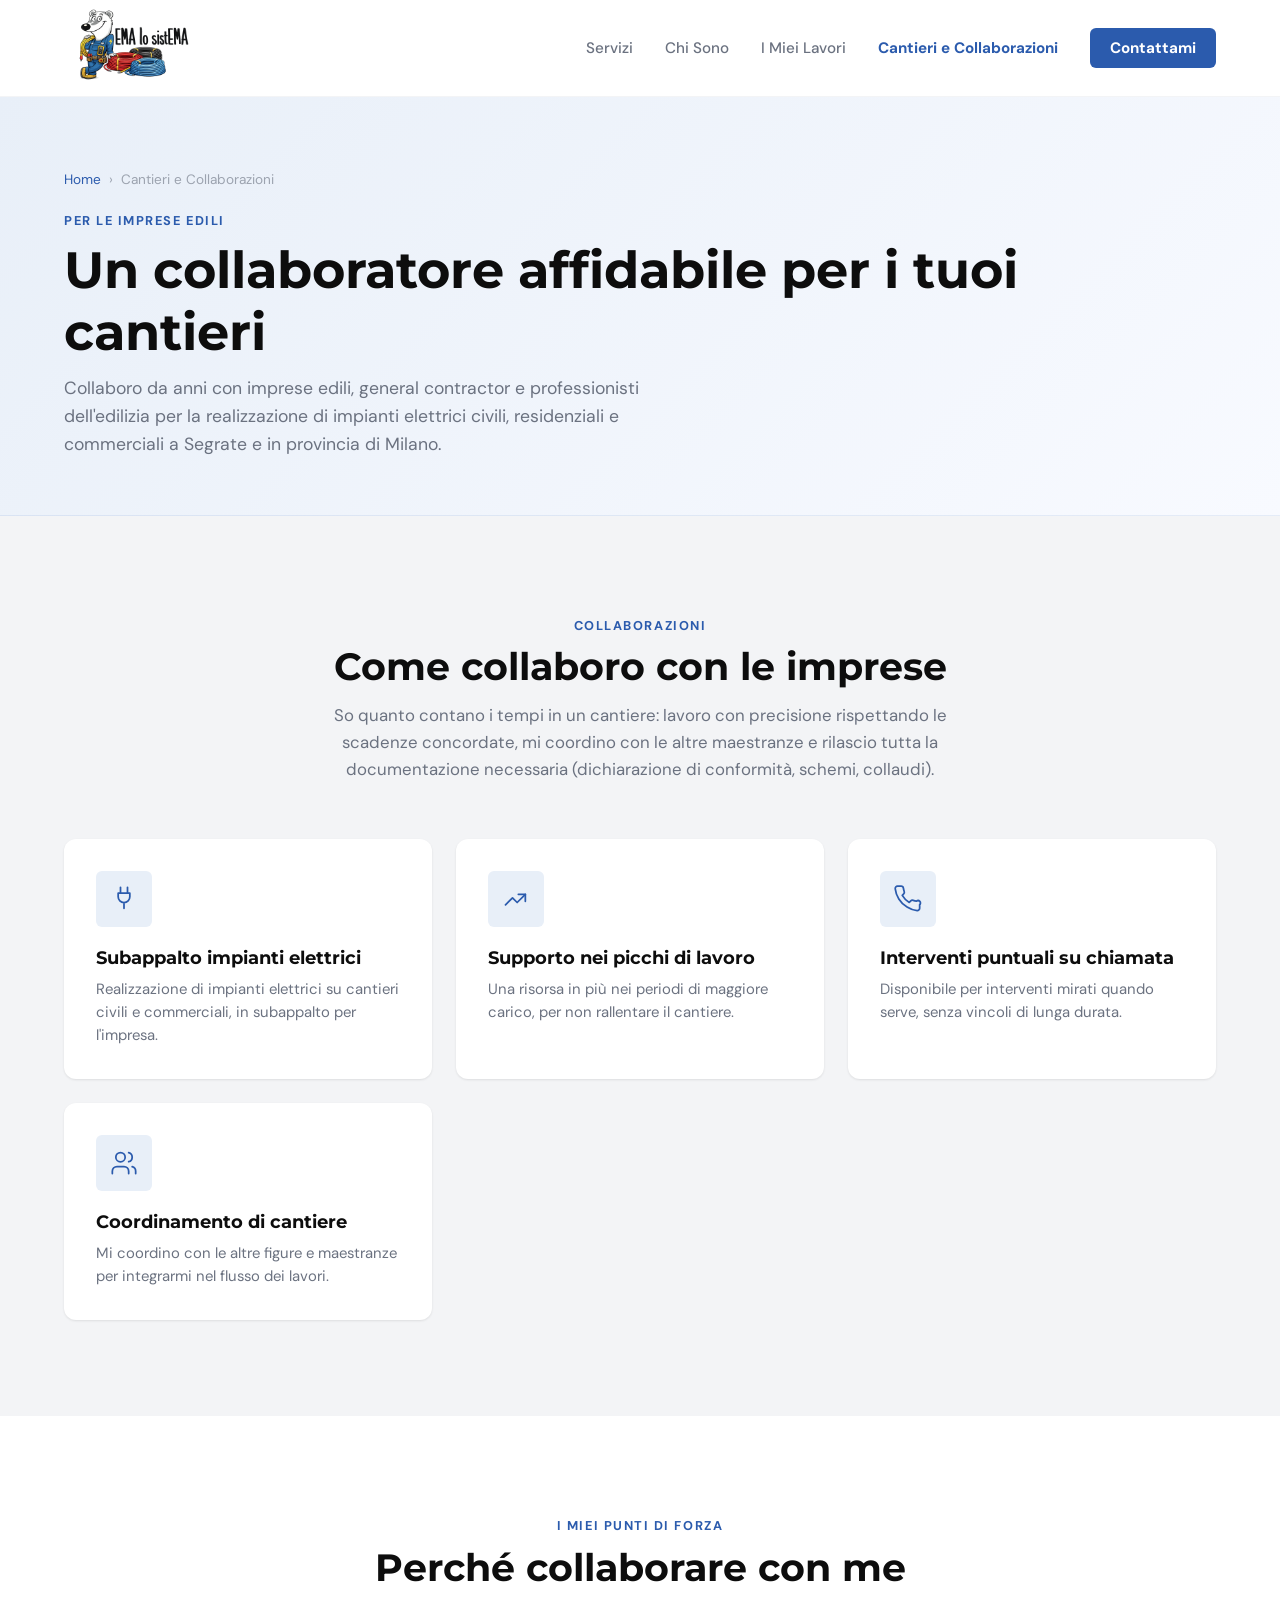
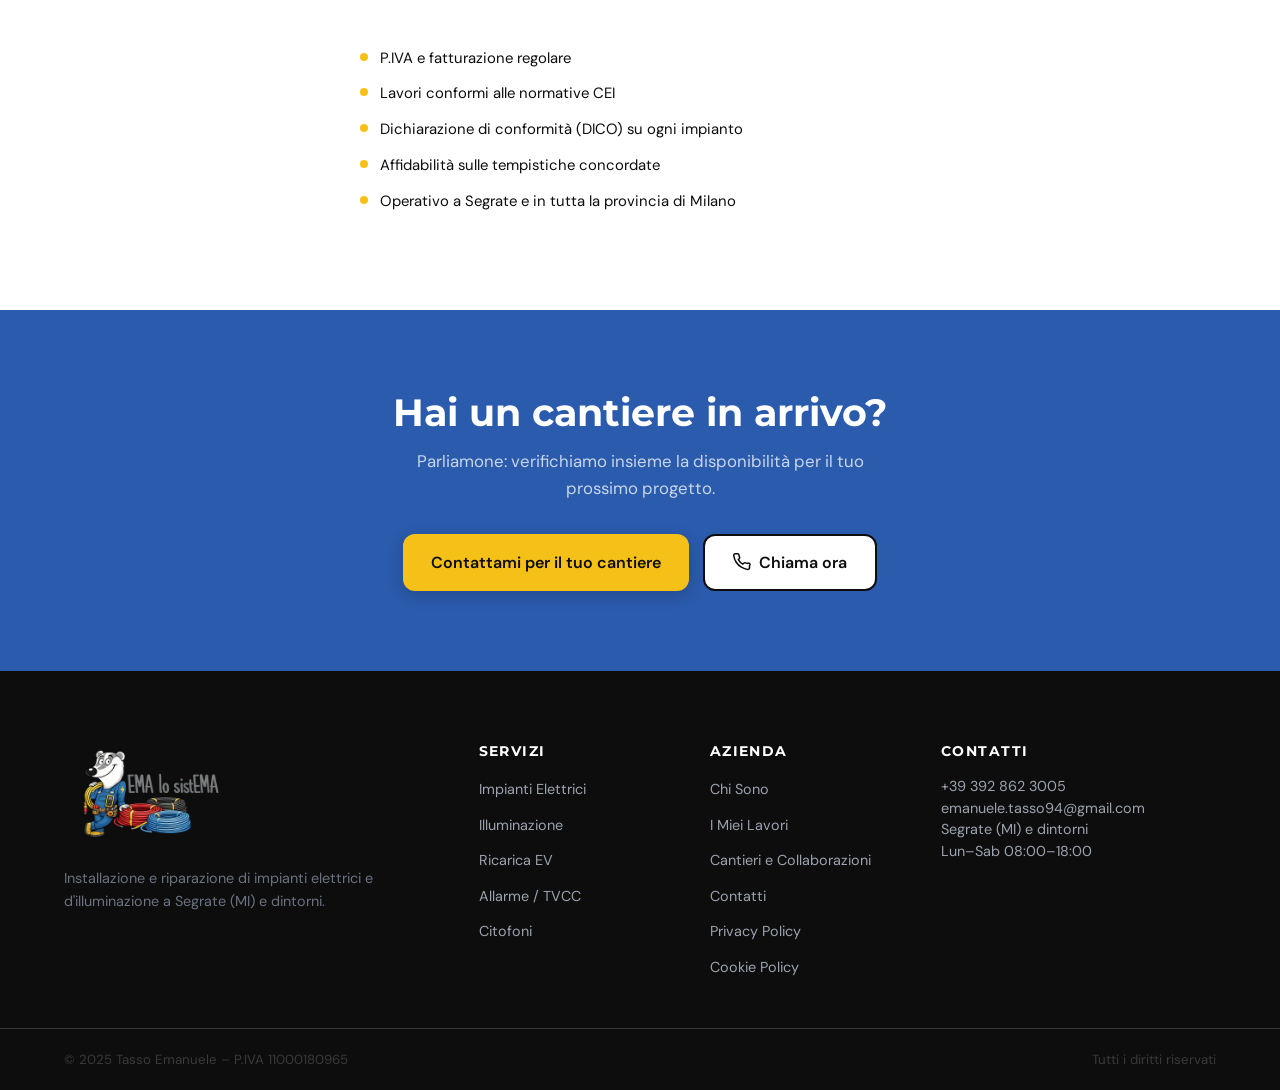
==== cantieri-collaborazioni.html @ 98654648 "Aggiungi area imprese edili, blocco home e FAQ B2B - Nuova pagina cantieri-collaborazioni.html (stil" ====
<!DOCTYPE html>
<html lang="it">
<head>
  <meta charset="UTF-8" />
  <meta name="viewport" content="width=device-width, initial-scale=1.0" />
  <meta name="description" content="Elettricista in collaborazione con imprese edili e general contractor a Segrate e provincia di Milano. Subappalto impianti elettrici civili e commerciali, P.IVA, DICO e rispetto delle tempistiche di cantiere." />
  <title>Cantieri e Collaborazioni – Ema Lo Sistema</title>
  <link rel="stylesheet" href="css/style.css" />
  <link rel="preconnect" href="https://fonts.googleapis.com" />
  <link rel="preconnect" href="https://fonts.gstatic.com" crossorigin />
  <link href="https://fonts.googleapis.com/css2?family=Montserrat:wght@700;800;900&family=DM+Sans:wght@400;500;600&display=swap" rel="stylesheet" />
</head>
<body>

  <!-- ===== HEADER ===== -->
  <header class="site-header" id="top">
    <div class="container header-inner">
      <a href="index.html" class="logo">
        <img src="images/logo.png" alt="Ema Lo Sistema" />
      </a>
      <nav class="main-nav" id="main-nav">
        <ul>
          <li><a href="servizi.html">Servizi</a></li>
          <li><a href="chi-siamo.html">Chi Sono</a></li>
          <li><a href="portfolio.html">I Miei Lavori</a></li>
          <li><a href="cantieri-collaborazioni.html" class="active">Cantieri e Collaborazioni</a></li>
          <li><a href="contatti.html" class="nav-cta">Contattami</a></li>
        </ul>
      </nav>
      <button class="burger" id="burger" aria-label="Menu" aria-expanded="false">
        <span></span><span></span><span></span>
      </button>
    </div>
  </header>

  <!-- ===== PAGE HERO ===== -->
  <section class="page-hero">
    <div class="container">
      <nav class="page-breadcrumb" aria-label="Breadcrumb">
        <a href="index.html">Home</a>
        <span class="sep">›</span>
        <span>Cantieri e Collaborazioni</span>
      </nav>
      <span class="section-label">Per le imprese edili</span>
      <h1>Un collaboratore affidabile per i tuoi cantieri</h1>
      <p>Collaboro da anni con imprese edili, general contractor e professionisti dell'edilizia per la realizzazione di impianti elettrici civili, residenziali e commerciali a Segrate e in provincia di Milano.</p>
    </div>
  </section>

  <!-- ===== COME COLLABORO ===== -->
  <section class="services">
    <div class="container">
      <div class="section-header">
        <span class="section-label">Collaborazioni</span>
        <h2>Come collaboro con le imprese</h2>
        <p>So quanto contano i tempi in un cantiere: lavoro con precisione rispettando le scadenze concordate, mi coordino con le altre maestranze e rilascio tutta la documentazione necessaria (dichiarazione di conformità, schemi, collaudi).</p>
      </div>
      <div class="services-grid">

        <div class="service-card">
          <div class="service-icon-wrap">
            <svg viewBox="0 0 24 24" fill="none" stroke="currentColor" stroke-width="1.5" stroke-linecap="round" stroke-linejoin="round"><path d="M9 2v5M15 2v5M7 7h10v3a5 5 0 0 1-10 0V7zM12 15v5"/></svg>
          </div>
          <h3>Subappalto impianti elettrici</h3>
          <p>Realizzazione di impianti elettrici su cantieri civili e commerciali, in subappalto per l'impresa.</p>
        </div>

        <div class="service-card">
          <div class="service-icon-wrap">
            <svg viewBox="0 0 24 24" fill="none" stroke="currentColor" stroke-width="1.5" stroke-linecap="round" stroke-linejoin="round"><path d="M3 17 9 11l4 4 7-7"/><path d="M14 8h6v6"/></svg>
          </div>
          <h3>Supporto nei picchi di lavoro</h3>
          <p>Una risorsa in più nei periodi di maggiore carico, per non rallentare il cantiere.</p>
        </div>

        <div class="service-card">
          <div class="service-icon-wrap">
            <svg viewBox="0 0 24 24" fill="none" stroke="currentColor" stroke-width="1.5" stroke-linecap="round" stroke-linejoin="round"><path d="M22 16.92v3a2 2 0 0 1-2.18 2 19.79 19.79 0 0 1-8.63-3.07A19.5 19.5 0 0 1 4.14 12 19.79 19.79 0 0 1 1.07 3.4 2 2 0 0 1 3.05 1h3a2 2 0 0 1 2 1.72c.127.96.361 1.903.7 2.81a2 2 0 0 1-.45 2.11L7.09 8.91a16 16 0 0 0 6 6l1.27-1.27a2 2 0 0 1 2.11-.45c.907.339 1.85.573 2.81.7A2 2 0 0 1 22 16.92z"/></svg>
          </div>
          <h3>Interventi puntuali su chiamata</h3>
          <p>Disponibile per interventi mirati quando serve, senza vincoli di lunga durata.</p>
        </div>

        <div class="service-card">
          <div class="service-icon-wrap">
            <svg viewBox="0 0 24 24" fill="none" stroke="currentColor" stroke-width="1.5" stroke-linecap="round" stroke-linejoin="round"><path d="M16 21v-2a4 4 0 0 0-4-4H6a4 4 0 0 0-4 4v2"/><circle cx="9" cy="7" r="4"/><path d="M22 21v-2a4 4 0 0 0-3-3.87M16 3.13a4 4 0 0 1 0 7.75"/></svg>
          </div>
          <h3>Coordinamento di cantiere</h3>
          <p>Mi coordino con le altre figure e maestranze per integrarmi nel flusso dei lavori.</p>
        </div>

      </div>
    </div>
  </section>

  <!-- ===== PERCHÉ COLLABORARE ===== -->
  <section class="why-collab">
    <div class="container">
      <div class="section-header">
        <span class="section-label">I miei punti di forza</span>
        <h2>Perché collaborare con me</h2>
      </div>
      <ul class="about-certs why-collab-list">
        <li><span class="cert-dot"></span>P.IVA e fatturazione regolare</li>
        <li><span class="cert-dot"></span>Lavori conformi alle normative CEI</li>
        <li><span class="cert-dot"></span>Dichiarazione di conformità (DICO) su ogni impianto</li>
        <li><span class="cert-dot"></span>Affidabilità sulle tempistiche concordate</li>
        <li><span class="cert-dot"></span>Operativo a Segrate e in tutta la provincia di Milano</li>
      </ul>
    </div>
  </section>

  <!-- ===== CTA STRIP ===== -->
  <section class="cta-strip">
    <div class="container">
      <h2>Hai un cantiere in arrivo?</h2>
      <p>Parliamone: verifichiamo insieme la disponibilità per il tuo prossimo progetto.</p>
      <div class="cta-strip-actions">
        <a href="contatti.html" class="btn btn-primary">Contattami per il tuo cantiere</a>
        <a href="tel:+393928623005" class="btn btn-secondary">
          <svg viewBox="0 0 24 24" fill="none" stroke="currentColor" stroke-width="2"><path d="M22 16.92v3a2 2 0 0 1-2.18 2 19.79 19.79 0 0 1-8.63-3.07A19.5 19.5 0 0 1 4.14 12 19.79 19.79 0 0 1 1.07 3.4 2 2 0 0 1 3.05 1h3a2 2 0 0 1 2 1.72c.127.96.361 1.903.7 2.81a2 2 0 0 1-.45 2.11L7.09 8.91a16 16 0 0 0 6 6l1.27-1.27a2 2 0 0 1 2.11-.45c.907.339 1.85.573 2.81.7A2 2 0 0 1 22 16.92z"/></svg>
          Chiama ora
        </a>
      </div>
    </div>
  </section>

  <!-- ===== FOOTER ===== -->
  <footer class="site-footer">
    <div class="container footer-inner">
      <div class="footer-brand">
        <a href="index.html" class="logo">
          <img src="images/logo_footer.png" alt="Ema Lo Sistema" />
        </a>
        <p>Installazione e riparazione di impianti elettrici e d'illuminazione a Segrate (MI) e dintorni.</p>
      </div>
      <div class="footer-links">
        <h4>Servizi</h4>
        <ul>
          <li><a href="servizi.html">Impianti Elettrici</a></li>
          <li><a href="servizi.html">Illuminazione</a></li>
          <li><a href="servizi.html">Ricarica EV</a></li>
          <li><a href="servizi.html">Allarme / TVCC</a></li>
          <li><a href="servizi.html">Citofoni</a></li>
        </ul>
      </div>
      <div class="footer-links">
        <h4>Azienda</h4>
        <ul>
          <li><a href="chi-siamo.html">Chi Sono</a></li>
          <li><a href="portfolio.html">I Miei Lavori</a></li>
          <li><a href="cantieri-collaborazioni.html">Cantieri e Collaborazioni</a></li>
          <li><a href="contatti.html">Contatti</a></li>
          <li><a href="privacy.html">Privacy Policy</a></li>
          <li><a href="cookie.html">Cookie Policy</a></li>
        </ul>
      </div>
      <div class="footer-contact">
        <h4>Contatti</h4>
        <p><a href="tel:+393928623005">+39 392 862 3005</a></p>
        <p><a href="mailto:emanuele.tasso94@gmail.com">emanuele.tasso94@gmail.com</a></p>
        <p>Segrate (MI) e dintorni</p>
        <p>Lun–Sab 08:00–18:00</p>
      </div>
    </div>
    <div class="footer-bottom">
      <div class="container">
        <span>© 2025 Tasso Emanuele – P.IVA 11000180965</span>
        <span>Tutti i diritti riservati</span>
      </div>
    </div>
  </footer>

  <script src="js/main.js"></script>
</body>
</html>
---- css/style.css ----
/* =============================================
   EMA LO SISTEMA – Main Stylesheet
   ============================================= */

/* ---- Reset & Base ---- */
*, *::before, *::after { box-sizing: border-box; margin: 0; padding: 0; }

:root {
  /* Brand – Blu cobalto (tuta logo) */
  --blue: #2B5BAD;
  --blue-dark: #1A3E8A;
  --blue-light: #E8EFF8;
  --blue-mid: #3A6EC4;

  /* Accento – Giallo ambra (fulmine logo) */
  --yellow: #F5C118;
  --yellow-dark: #C9A000;
  --yellow-light: #FEF6D6;

  /* Neutri */
  --dark: #0D0D0D;
  --dark-800: #1A1A1A;
  --dark-700: #2A2A2A;
  --dark-600: #3A3A3A;
  --gray-500: #6B7280;
  --gray-400: #9CA3AF;
  --gray-100: #F3F4F6;
  --white: #FFFFFF;

  --radius-sm: 6px;
  --radius-md: 12px;
  --radius-lg: 20px;
  --shadow-sm: 0 1px 3px rgba(0,0,0,.06), 0 1px 2px rgba(0,0,0,.04);
  --shadow-md: 0 4px 16px rgba(0,0,0,.10);
  --shadow-lg: 0 10px 40px rgba(43,91,173,.18);
  --transition: 0.22s ease;
  --font: 'DM Sans', -apple-system, BlinkMacSystemFont, 'Segoe UI', sans-serif;
  --font-heading: 'Montserrat', -apple-system, BlinkMacSystemFont, sans-serif;
  --max-w: 1200px;
}

html { scroll-behavior: smooth; font-size: 16px; }

body {
  font-family: var(--font);
  color: var(--dark);
  background: var(--white);
  line-height: 1.6;
  -webkit-font-smoothing: antialiased;
}

h1, h2, h3, h4 {
  font-family: var(--font-heading);
}

a { color: inherit; text-decoration: none; }
img { max-width: 100%; display: block; }
ul { list-style: none; }

.container {
  max-width: var(--max-w);
  margin: 0 auto;
  padding: 0 24px;
}

/* ---- Typography ---- */
h1, h2, h3, h4 { line-height: 1.2; font-weight: 700; }
h1 { font-size: clamp(2rem, 5vw, 3.2rem); }
h2 { font-size: clamp(1.6rem, 4vw, 2.4rem); }
h3 { font-size: 1.2rem; }
p { color: var(--gray-500); }

/* ---- Buttons ---- */
.btn {
  display: inline-flex;
  align-items: center;
  gap: 8px;
  padding: 14px 28px;
  border-radius: var(--radius-md);
  font-weight: 600;
  font-size: 1rem;
  cursor: pointer;
  border: none;
  transition: transform var(--transition), box-shadow var(--transition), background var(--transition);
  white-space: nowrap;
}
.btn svg { width: 18px; height: 18px; flex-shrink: 0; }

.btn-primary {
  background: var(--blue);
  color: var(--white);
  box-shadow: 0 4px 14px rgba(43,91,173,.35);
}
.btn-primary:hover {
  background: var(--blue-dark);
  transform: translateY(-2px);
  box-shadow: 0 6px 20px rgba(43,91,173,.5);
}

.btn-secondary {
  background: var(--white);
  color: var(--dark);
  border: 2px solid var(--dark);
}
.btn-secondary:hover {
  background: var(--dark);
  color: var(--white);
  transform: translateY(-2px);
}

.btn-full { width: 100%; justify-content: center; }

/* ---- Section helpers ---- */
.section-label {
  display: inline-block;
  font-size: .8rem;
  font-weight: 700;
  text-transform: uppercase;
  letter-spacing: .12em;
  color: var(--blue);
  margin-bottom: 8px;
}
.section-header {
  text-align: center;
  max-width: 640px;
  margin: 0 auto 56px;
}
.section-header h2 { margin-bottom: 12px; }
.section-header p { font-size: 1.05rem; }

/* =============================================
   HEADER
   ============================================= */
.site-header {
  position: sticky;
  top: 0;
  z-index: 100;
  background: rgba(255,255,255,.95);
  backdrop-filter: blur(10px);
  border-bottom: 1px solid var(--gray-100);
  box-shadow: var(--shadow-sm);
}
.header-inner {
  display: flex;
  align-items: center;
  justify-content: space-between;
  height: 96px;
}

.logo {
  display: flex;
  align-items: center;
  gap: 8px;
  font-weight: 800;
  font-size: 1.2rem;
  color: var(--dark);
}
.logo-icon { font-size: 1.4rem; }
.logo-text { letter-spacing: -.01em; }

.main-nav ul {
  display: flex;
  align-items: center;
  gap: 32px;
}
.main-nav a {
  font-weight: 500;
  font-size: .95rem;
  color: var(--gray-500);
  transition: color var(--transition);
}
.main-nav a:hover { color: var(--dark); }
.main-nav .nav-cta {
  background: var(--blue);
  color: var(--white);
  padding: 10px 20px;
  border-radius: var(--radius-sm);
  font-weight: 700;
}
.main-nav .nav-cta:hover { background: var(--blue-dark); color: var(--white); }
.main-nav a.active { color: var(--blue); font-weight: 700; }

.burger {
  display: none;
  flex-direction: column;
  gap: 5px;
  background: none;
  border: none;
  cursor: pointer;
  padding: 4px;
}
.burger span {
  display: block;
  width: 24px;
  height: 2px;
  background: var(--dark);
  border-radius: 2px;
  transition: transform var(--transition), opacity var(--transition);
}
.burger.open span:nth-child(1) { transform: translateY(7px) rotate(45deg); }
.burger.open span:nth-child(2) { opacity: 0; }
.burger.open span:nth-child(3) { transform: translateY(-7px) rotate(-45deg); }

/* =============================================
   HERO
   ============================================= */
.hero {
  padding: 88px 0 80px;
  background: linear-gradient(135deg, #EBF0FA 0%, #FFFFFF 60%);
  overflow: hidden;
}
.hero-inner {
  display: grid;
  grid-template-columns: 1fr 420px;
  gap: 60px;
  align-items: center;
}

.hero-badge {
  display: inline-flex;
  align-items: center;
  gap: 6px;
  background: var(--blue-light);
  color: var(--blue-dark);
  font-size: .82rem;
  font-weight: 700;
  padding: 6px 14px;
  border-radius: 100px;
  margin-bottom: 20px;
  border: 1px solid rgba(43,91,173,.2);
}

.hero-text h1 {
  color: var(--dark);
  margin-bottom: 20px;
}
.hero-sub {
  font-size: 1.1rem;
  margin-bottom: 32px;
  max-width: 500px;
}
.hero-ctas {
  display: flex;
  gap: 14px;
  flex-wrap: wrap;
  margin-bottom: 28px;
}
.hero-contact-bar {
  display: flex;
  align-items: center;
  flex-wrap: wrap;
  gap: 8px;
  font-size: .88rem;
  color: var(--gray-500);
}
.hero-contact-bar a { color: var(--blue); font-weight: 600; }
.hero-contact-bar a:hover { color: var(--blue-dark); }
.sep { color: var(--gray-400); }

.hero-image {
  display: flex;
  justify-content: center;
}
.hero-image-placeholder {
  width: 360px;
  height: 400px;
  background: linear-gradient(145deg, var(--dark-700), var(--dark));
  border-radius: var(--radius-lg);
  display: flex;
  flex-direction: column;
  align-items: center;
  justify-content: center;
  gap: 10px;
  color: var(--white);
  font-weight: 600;
  font-size: 1rem;
  box-shadow: var(--shadow-lg);
}
.hero-image-placeholder .placeholder-icon { font-size: 4rem; }
.hero-image-placeholder .placeholder-sub { font-size: .85rem; color: var(--gray-400); }

/* =============================================
   VALUE PROPS
   ============================================= */
.value-props {
  background: var(--dark);
  padding: 64px 0;
}
.value-grid {
  display: grid;
  grid-template-columns: repeat(4, 1fr);
  gap: 32px;
}
.value-card {
  text-align: center;
  padding: 24px 16px;
}
.value-icon {
  width: 60px;
  height: 60px;
  margin: 0 auto 18px;
  border-radius: var(--radius-md);
  display: flex;
  align-items: center;
  justify-content: center;
  background: rgba(255,255,255,.05);
  border: 1px solid rgba(245,193,24,.22);
  transition: transform var(--transition), border-color var(--transition), background var(--transition);
}
.value-icon svg {
  width: 30px;
  height: 30px;
  stroke: var(--yellow);
  fill: none;
}
.value-card:hover .value-icon {
  transform: translateY(-3px);
  border-color: var(--yellow);
  background: rgba(245,193,24,.10);
}
.value-card h3 {
  color: var(--white);
  font-size: 1rem;
  margin-bottom: 8px;
}
.value-card p {
  color: var(--gray-400);
  font-size: .88rem;
  line-height: 1.55;
}

/* =============================================
   SERVICES
   ============================================= */
.services {
  padding: 96px 0;
  background: var(--gray-100);
}
.services-grid {
  display: grid;
  grid-template-columns: repeat(3, 1fr);
  gap: 24px;
}
.service-card {
  background: var(--white);
  padding: 32px;
  border-radius: var(--radius-md);
  box-shadow: var(--shadow-sm);
  transition: transform var(--transition), box-shadow var(--transition);
}
.service-card:hover {
  transform: translateY(-4px);
  box-shadow: var(--shadow-lg);
}
.service-icon-wrap {
  width: 56px;
  height: 56px;
  background: var(--blue-light);
  border-radius: var(--radius-sm);
  display: flex;
  align-items: center;
  justify-content: center;
  margin-bottom: 20px;
}
.service-icon-wrap svg {
  width: 28px;
  height: 28px;
  stroke: var(--blue);
}
.service-card h3 { color: var(--dark); margin-bottom: 10px; font-size: 1.1rem; }
.service-card p { font-size: .93rem; line-height: 1.55; }

/* =============================================
   ABOUT
   ============================================= */
.about {
  padding: 96px 0;
}
.about-inner {
  display: grid;
  grid-template-columns: 420px 1fr;
  gap: 72px;
  align-items: center;
}
.about-image { position: relative; }
.about-image-placeholder {
  width: 100%;
  aspect-ratio: 4/5;
  background: linear-gradient(145deg, var(--dark-700), var(--dark));
  border-radius: var(--radius-lg);
  display: flex;
  align-items: center;
  justify-content: center;
  font-size: 6rem;
  box-shadow: var(--shadow-lg);
}
.about-badge {
  position: absolute;
  bottom: -16px;
  right: -16px;
  background: var(--yellow);
  border-radius: var(--radius-md);
  padding: 16px 24px;
  text-align: center;
  box-shadow: 0 6px 20px rgba(245,193,24,.45);
}
.about-badge strong { display: block; font-size: 2.4rem; font-weight: 800; line-height: 1; color: var(--dark); }
.about-badge span { font-size: .8rem; font-weight: 600; color: var(--dark-600); }

.about-content .section-label { display: block; }
.about-content h2 { margin: 6px 0 20px; }
.about-lead { font-size: 1.05rem; color: var(--dark); font-weight: 500; margin-bottom: 16px; }
.about-content > p { margin-bottom: 28px; }

.about-certs {
  display: flex;
  flex-direction: column;
  gap: 12px;
  margin-bottom: 36px;
}
.about-certs li {
  display: flex;
  align-items: flex-start;
  gap: 12px;
  font-size: .93rem;
  color: var(--dark);
}
.cert-dot {
  flex-shrink: 0;
  width: 8px;
  height: 8px;
  background: var(--yellow);
  border-radius: 50%;
  margin-top: 6px;
}

/* =============================================
   PORTFOLIO
   ============================================= */
.portfolio {
  padding: 96px 0;
  background: var(--gray-100);
}

.portfolio-filters {
  display: flex;
  gap: 10px;
  flex-wrap: wrap;
  justify-content: center;
  margin-bottom: 40px;
}
.filter-btn {
  padding: 8px 20px;
  border-radius: 100px;
  border: 2px solid var(--dark);
  background: transparent;
  color: var(--dark);
  font-weight: 600;
  font-size: .88rem;
  cursor: pointer;
  transition: background var(--transition), color var(--transition);
}
.filter-btn.active, .filter-btn:hover {
  background: var(--blue);
  color: var(--white);
  border-color: var(--blue);
}

.portfolio-grid {
  display: grid;
  grid-template-columns: repeat(4, 1fr);
  gap: 20px;
}
.portfolio-item {
  background: var(--white);
  border-radius: var(--radius-md);
  overflow: hidden;
  box-shadow: var(--shadow-sm);
  transition: transform var(--transition), box-shadow var(--transition), opacity var(--transition);
}
.portfolio-item:hover {
  transform: translateY(-4px);
  box-shadow: var(--shadow-lg);
}
.portfolio-item.hidden {
  display: none;
}
.portfolio-img-placeholder {
  aspect-ratio: 4/3;
  background: linear-gradient(135deg, var(--dark-700), var(--dark-600));
  display: flex;
  align-items: center;
  justify-content: center;
  font-size: 3rem;
}
.portfolio-caption {
  padding: 14px 16px;
}
.portfolio-caption h4 { font-size: .93rem; color: var(--dark); margin-bottom: 4px; }
.portfolio-caption span { font-size: .78rem; color: var(--yellow-dark); font-weight: 600; }

/* =============================================
   CONTACT
   ============================================= */
.contact {
  padding: 96px 0;
}
.contact-inner {
  display: grid;
  grid-template-columns: 1fr 1fr;
  gap: 72px;
  align-items: start;
}
.contact-info .section-label { display: block; }
.contact-info h2 { margin: 6px 0 16px; }
.contact-info > p { margin-bottom: 36px; }

.contact-list {
  display: flex;
  flex-direction: column;
  gap: 24px;
}
.contact-list li {
  display: flex;
  align-items: flex-start;
  gap: 16px;
}
.contact-icon {
  flex-shrink: 0;
  width: 44px;
  height: 44px;
  background: var(--blue-light);
  border-radius: var(--radius-sm);
  display: flex;
  align-items: center;
  justify-content: center;
}
.contact-icon svg { width: 20px; height: 20px; stroke: var(--blue); }
.contact-list strong { display: block; font-size: .85rem; color: var(--gray-400); text-transform: uppercase; letter-spacing: .06em; margin-bottom: 3px; }
.contact-list a, .contact-list span { font-size: .97rem; color: var(--dark); font-weight: 500; line-height: 1.5; }
.contact-list a:hover { color: var(--blue); }

/* Form */
.contact-form-wrap {
  background: var(--gray-100);
  padding: 40px;
  border-radius: var(--radius-lg);
}
.contact-form {
  display: flex;
  flex-direction: column;
  gap: 18px;
}
.form-row {
  display: grid;
  grid-template-columns: 1fr 1fr;
  gap: 16px;
}
.form-group { display: flex; flex-direction: column; gap: 6px; }
.form-group label { font-size: .88rem; font-weight: 600; color: var(--dark); }
.form-group input,
.form-group select,
.form-group textarea {
  padding: 12px 16px;
  border: 1.5px solid #E5E7EB;
  border-radius: var(--radius-sm);
  font-family: var(--font);
  font-size: .95rem;
  color: var(--dark);
  background: var(--white);
  transition: border-color var(--transition), box-shadow var(--transition);
}
.form-group input:focus,
.form-group select:focus,
.form-group textarea:focus {
  outline: none;
  border-color: var(--blue);
  box-shadow: 0 0 0 3px rgba(43,91,173,.12);
}
.form-group input[type="file"] {
  cursor: pointer;
  padding: 10px 12px;
}
.file-hint { font-size: .78rem; color: var(--gray-400); }
.form-group textarea { resize: vertical; min-height: 100px; }

.form-notice {
  padding: 12px 16px;
  border-radius: var(--radius-sm);
  font-size: .9rem;
  font-weight: 500;
  display: none;
}
.form-notice.success {
  background: #ECFDF5;
  color: #065F46;
  border: 1px solid #A7F3D0;
  display: block;
}
.form-notice.error {
  background: #FEF2F2;
  color: #991B1B;
  border: 1px solid #FECACA;
  display: block;
}

/* =============================================
   FOOTER
   ============================================= */
.site-footer {
  background: var(--dark);
  color: var(--gray-400);
}
.footer-inner {
  display: grid;
  grid-template-columns: 2fr 1fr 1fr 1.5fr;
  gap: 48px;
  padding: 72px 24px 48px;
  max-width: var(--max-w);
  margin: 0 auto;
}
.footer-brand .logo { color: var(--white); margin-bottom: 14px; }
.footer-brand p { font-size: .9rem; line-height: 1.6; }

.footer-links h4,
.footer-contact h4 {
  color: var(--white);
  font-size: .88rem;
  text-transform: uppercase;
  letter-spacing: .1em;
  margin-bottom: 16px;
}
.footer-links ul { display: flex; flex-direction: column; gap: 10px; }
.footer-links a, .footer-contact a, .footer-contact p {
  font-size: .9rem;
  color: var(--gray-400);
  transition: color var(--transition);
  line-height: 1.5;
}
.footer-links a:hover, .footer-contact a:hover { color: var(--yellow); }

/* Logo header con immagine */
.logo img { height: 88px; width: auto; object-fit: contain; }
.site-footer .logo img { height: 110px; }

/* Portfolio immagini reali */
.portfolio-img {
  aspect-ratio: 4/3;
  width: 100%;
  object-fit: cover;
  display: block;
}

/* Hero/About foto profilo */
.hero-photo, .about-photo {
  width: 100%;
  height: 100%;
  object-fit: cover;
  border-radius: var(--radius-lg);
}
.hero-image-placeholder, .about-image-placeholder {
  overflow: hidden;
}

.footer-bottom {
  border-top: 1px solid var(--dark-600);
  padding: 20px 0;
}
.footer-bottom .container {
  display: flex;
  justify-content: space-between;
  flex-wrap: wrap;
  gap: 8px;
  font-size: .83rem;
  color: var(--dark-600);
}

/* ---- Fade-in animation ---- */
.fade-in {
  opacity: 0;
  transform: translateY(20px);
  transition: opacity 0.5s ease, transform 0.5s ease;
}
.fade-in.visible {
  opacity: 1;
  transform: translateY(0);
}

/* =============================================
   RESPONSIVE
   ============================================= */
@media (max-width: 1024px) {
  .hero-inner { grid-template-columns: 1fr; text-align: center; }
  .hero-image { display: none; }
  .hero-sub { max-width: 100%; }
  .hero-ctas { justify-content: center; }
  .hero-contact-bar { justify-content: center; }

  .value-grid { grid-template-columns: repeat(2, 1fr); }
  .services-grid { grid-template-columns: repeat(2, 1fr); }
  .about-inner { grid-template-columns: 1fr; }
  .about-image { max-width: 360px; margin: 0 auto; }
  .portfolio-grid { grid-template-columns: repeat(2, 1fr); }
  .contact-inner { grid-template-columns: 1fr; }
  .footer-inner { grid-template-columns: repeat(2, 1fr); }
}

@media (max-width: 768px) {
  .main-nav {
    display: none;
    position: absolute;
    top: 68px;
    left: 0;
    right: 0;
    background: var(--white);
    border-top: 1px solid var(--gray-100);
    border-bottom: 1px solid var(--gray-100);
    box-shadow: var(--shadow-md);
    padding: 16px 0;
  }
  .main-nav.open { display: block; }
  .main-nav ul { flex-direction: column; gap: 0; }
  .main-nav a {
    display: block;
    padding: 12px 24px;
    font-size: 1rem;
  }
  .main-nav .nav-cta { margin: 8px 24px; border-radius: var(--radius-sm); text-align: center; }
  .burger { display: flex; }

  .hero { padding: 60px 0; }
  .services-grid { grid-template-columns: 1fr; }
  .portfolio-grid { grid-template-columns: repeat(2, 1fr); }
  .form-row { grid-template-columns: 1fr; }
  .contact-form-wrap { padding: 24px; }
  .footer-inner { grid-template-columns: 1fr; gap: 32px; padding: 48px 24px 32px; }
  .footer-bottom .container { flex-direction: column; align-items: center; text-align: center; }
}

@media (max-width: 480px) {
  .portfolio-grid { grid-template-columns: 1fr; }
  .value-grid { grid-template-columns: 1fr; }
  .hero-ctas { flex-direction: column; }
  .btn { justify-content: center; }
}

/* =============================================
   MULTI-PAGE ADDITIONS
   ============================================= */

/* ---- Page Hero (inner pages) ---- */
.page-hero {
  background: linear-gradient(135deg, var(--blue-light) 0%, #f8faff 100%);
  padding: 72px 0 56px;
  border-bottom: 1px solid rgba(43,91,173,.08);
}
.page-hero h1 { margin-bottom: 12px; }
.page-hero p { font-size: 1.1rem; max-width: 600px; }

.page-breadcrumb {
  display: flex;
  align-items: center;
  gap: 8px;
  font-size: .85rem;
  color: var(--gray-400);
  margin-bottom: 16px;
}
.page-breadcrumb a { color: var(--blue); }
.page-breadcrumb a:hover { text-decoration: underline; }
.page-breadcrumb .sep { color: var(--gray-400); }

/* ---- Section CTA (centered button below a section) ---- */
.section-cta {
  text-align: center;
  margin-top: 48px;
}

/* ---- CTA Strip ---- */
.cta-strip {
  background: var(--blue);
  padding: 80px 0;
  text-align: center;
}
.cta-strip h2 {
  color: var(--white);
  margin-bottom: 12px;
}
.cta-strip p {
  color: rgba(255,255,255,.75);
  max-width: 520px;
  margin: 0 auto 32px;
  font-size: 1.05rem;
}
.cta-strip .btn-primary {
  background: var(--yellow);
  color: var(--dark);
  box-shadow: 0 4px 16px rgba(0,0,0,.20);
}
.cta-strip .btn-primary:hover {
  background: var(--yellow-dark);
  box-shadow: 0 6px 24px rgba(0,0,0,.30);
  transform: translateY(-2px);
}

/* ---- Services page large cards ---- */
.services-grid--large { grid-template-columns: repeat(auto-fill, minmax(340px, 1fr)); }
.service-card--large { padding: 36px 32px; }
.service-list {
  margin-top: 16px;
  display: flex;
  flex-direction: column;
  gap: 6px;
  list-style: none;
}
.service-list li {
  font-size: .9rem;
  color: var(--gray-500);
  padding-left: 18px;
  position: relative;
}
.service-list li::before {
  content: '–';
  position: absolute;
  left: 0;
  color: var(--blue);
  font-weight: 700;
}

/* ---- Value props light variant (chi-siamo) ---- */
.value-props--light {
  background: var(--gray-100);
  padding: 80px 0;
}
.value-props--light .section-header { margin-bottom: 48px; }
.value-props--light .value-icon {
  background: var(--blue-light);
  border-color: rgba(43,91,173,.18);
}
.value-props--light .value-icon svg { stroke: var(--blue); }
.value-props--light .value-card:hover .value-icon {
  border-color: var(--blue);
  background: #DDE8F6;
}

/* ---- Portfolio teaser (home) ---- */
.portfolio-teaser-section { background: var(--gray-100); padding: 80px 0; }

/* ---- Portfolio page top spacing ---- */
.portfolio-page { padding-top: 48px; }
.portfolio-page .portfolio-filters { margin-bottom: 40px; }

/* ---- About page spacing ---- */
.about-page { padding: 80px 0; }

/* ---- Contact page spacing ---- */
.contact-page { padding: 80px 0; }

/* ---- Services page spacing ---- */
.services-page { padding: 80px 0; }

/* ---- Responsive: page hero ---- */
@media (max-width: 768px) {
  .page-hero { padding: 56px 0 40px; }
  .services-grid--large { grid-template-columns: 1fr; }
  .cta-strip { padding: 56px 0; }
}

/* =============================================
   FAQ
   ============================================= */
.faq { padding: 96px 0; }
.faq-list { max-width: 760px; margin: 0 auto; }

.faq-item {
  background: var(--white);
  border: 1px solid var(--gray-100);
  border-radius: var(--radius-md);
  margin-bottom: 12px;
  box-shadow: var(--shadow-sm);
  overflow: hidden;
  transition: box-shadow var(--transition), border-color var(--transition);
}
.faq-item[open] {
  box-shadow: var(--shadow-md);
  border-color: rgba(43,91,173,.18);
}

.faq-item summary {
  list-style: none;
  cursor: pointer;
  padding: 20px 24px;
  font-weight: 600;
  font-size: 1rem;
  color: var(--dark);
  display: flex;
  justify-content: space-between;
  align-items: center;
  gap: 16px;
}
.faq-item summary::-webkit-details-marker { display: none; }
.faq-item summary::after {
  content: "+";
  flex-shrink: 0;
  font-size: 1.6rem;
  font-weight: 400;
  line-height: 1;
  color: var(--blue);
  transition: transform var(--transition);
}
.faq-item[open] summary::after { transform: rotate(45deg); }

.faq-item p {
  padding: 0 24px 22px;
  margin: 0;
  color: var(--gray-500);
  font-size: .95rem;
  line-height: 1.65;
}

@media (max-width: 768px) {
  .faq { padding: 64px 0; }
}

/* =============================================
   AUDIENCE (home) + CANTIERI
   ============================================= */
.hero-reassurance {
  font-size: .85rem;
  color: var(--gray-500);
  margin: -8px 0 22px;
}

.audience { padding: 72px 0; }
.audience-grid {
  display: grid;
  grid-template-columns: 1fr 1fr;
  gap: 24px;
}
.audience-card {
  display: flex;
  flex-direction: column;
  align-items: flex-start;
  background: var(--white);
  padding: 36px 32px;
  border-radius: var(--radius-md);
  box-shadow: var(--shadow-sm);
  border: 1px solid var(--gray-100);
  transition: transform var(--transition), box-shadow var(--transition);
}
.audience-card:hover {
  transform: translateY(-4px);
  box-shadow: var(--shadow-lg);
}
.audience-card h3 { color: var(--dark); margin: 18px 0 10px; font-size: 1.3rem; }
.audience-card p { font-size: .95rem; line-height: 1.6; margin-bottom: 22px; }
.audience-card .btn { margin-top: auto; }

.why-collab { padding: 96px 0; }
.why-collab-list { max-width: 560px; margin: 0 auto; }

.cta-strip-actions {
  display: flex;
  gap: 14px;
  justify-content: center;
  flex-wrap: wrap;
}

@media (max-width: 768px) {
  .audience-grid { grid-template-columns: 1fr; }
  .why-collab { padding: 64px 0; }
}
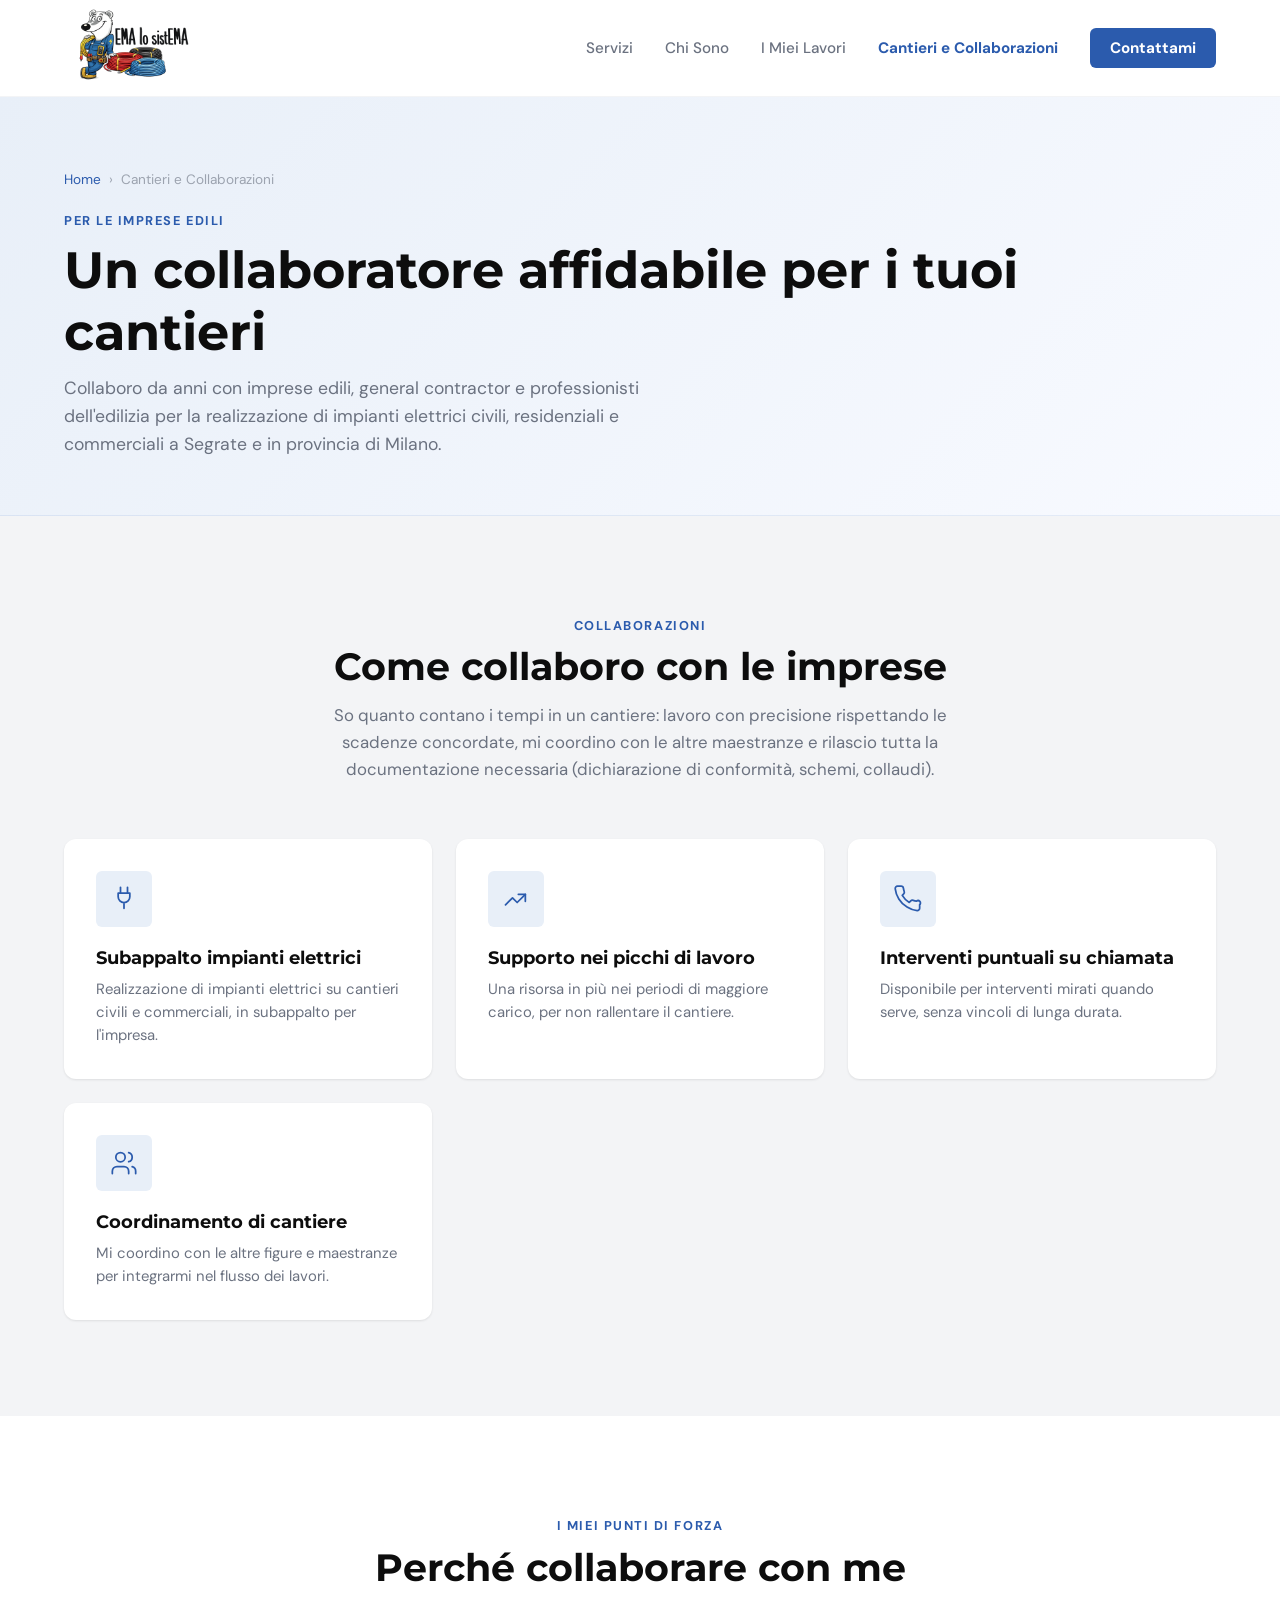
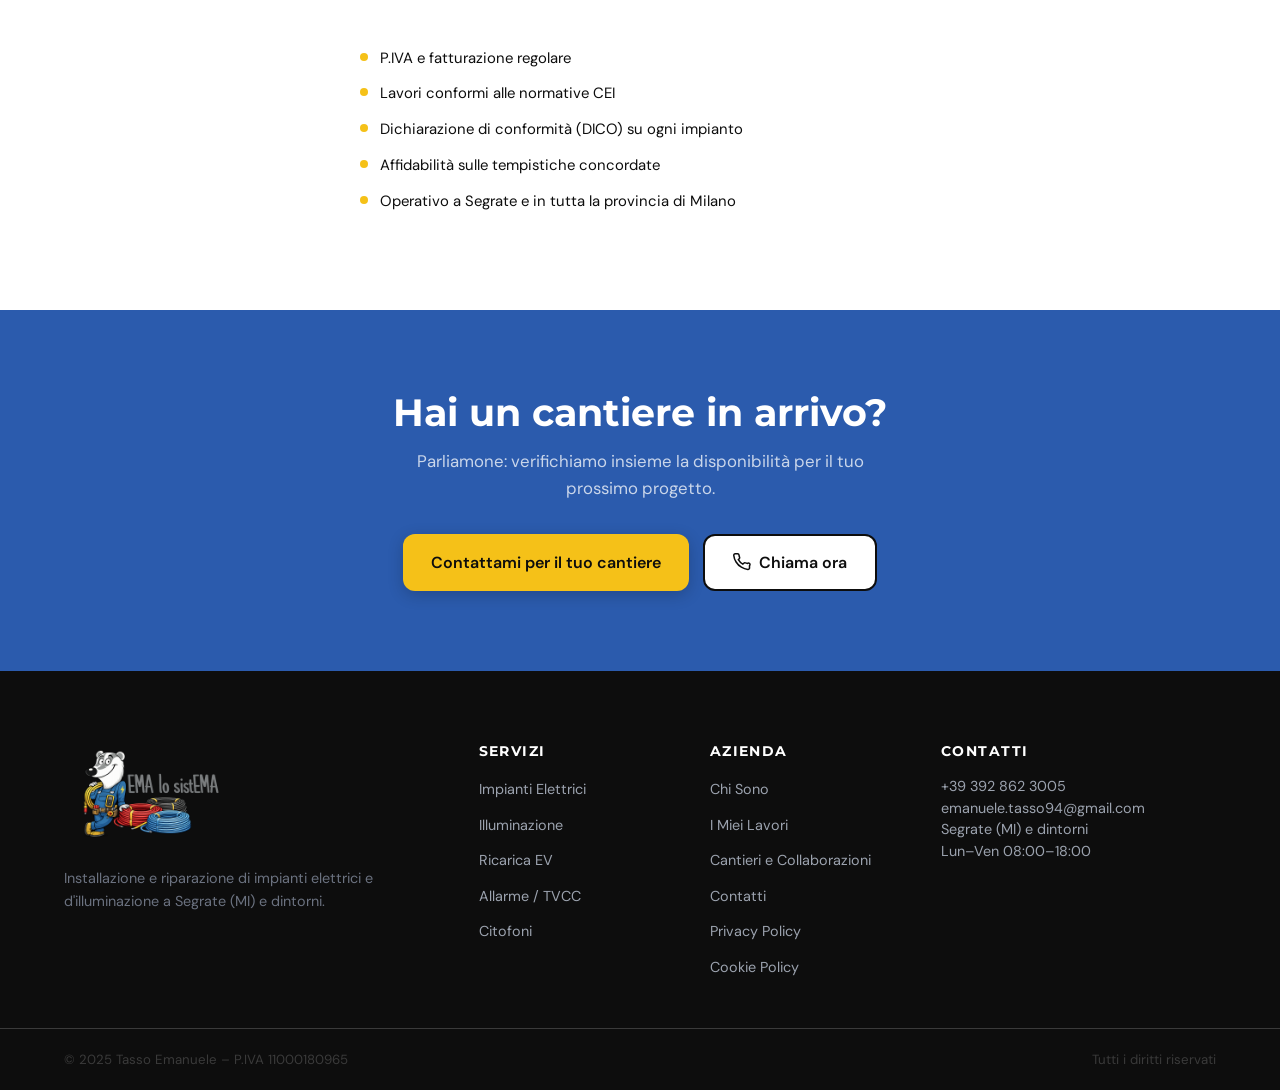
==== commit e016ad71: "Orario lun-ven ovunque e rimozione "Allarmi antincendio" dai servizi - Lun–Sab -> Lun–Ven in footer " ====
--- a/cantieri-collaborazioni.html
+++ b/cantieri-collaborazioni.html
@@ -160,7 +160,7 @@
         <p><a href="tel:+393928623005">+39 392 862 3005</a></p>
         <p><a href="mailto:emanuele.tasso94@gmail.com">emanuele.tasso94@gmail.com</a></p>
         <p>Segrate (MI) e dintorni</p>
-        <p>Lun–Sab 08:00–18:00</p>
+        <p>Lun–Ven 08:00–18:00</p>
       </div>
     </div>
     <div class="footer-bottom">
--- a/css/style.css
+++ b/css/style.css
@@ -837,6 +837,8 @@
   border-color: rgba(43,91,173,.18);
 }
 .value-props--light .value-icon svg { stroke: var(--blue); }
+.value-props--light .value-card h3 { color: var(--dark); }
+.value-props--light .value-card p { color: var(--gray-500); }
 .value-props--light .value-card:hover .value-icon {
   border-color: var(--blue);
   background: #DDE8F6;
@@ -927,10 +929,10 @@
 .hero-reassurance {
   font-size: .85rem;
   color: var(--gray-500);
-  margin: -8px 0 22px;
-}
-
-.audience { padding: 72px 0; }
+  margin: 0;
+}
+
+.audience { padding: 72px 0; background: var(--gray-100); }
 .audience-grid {
   display: grid;
   grid-template-columns: 1fr 1fr;
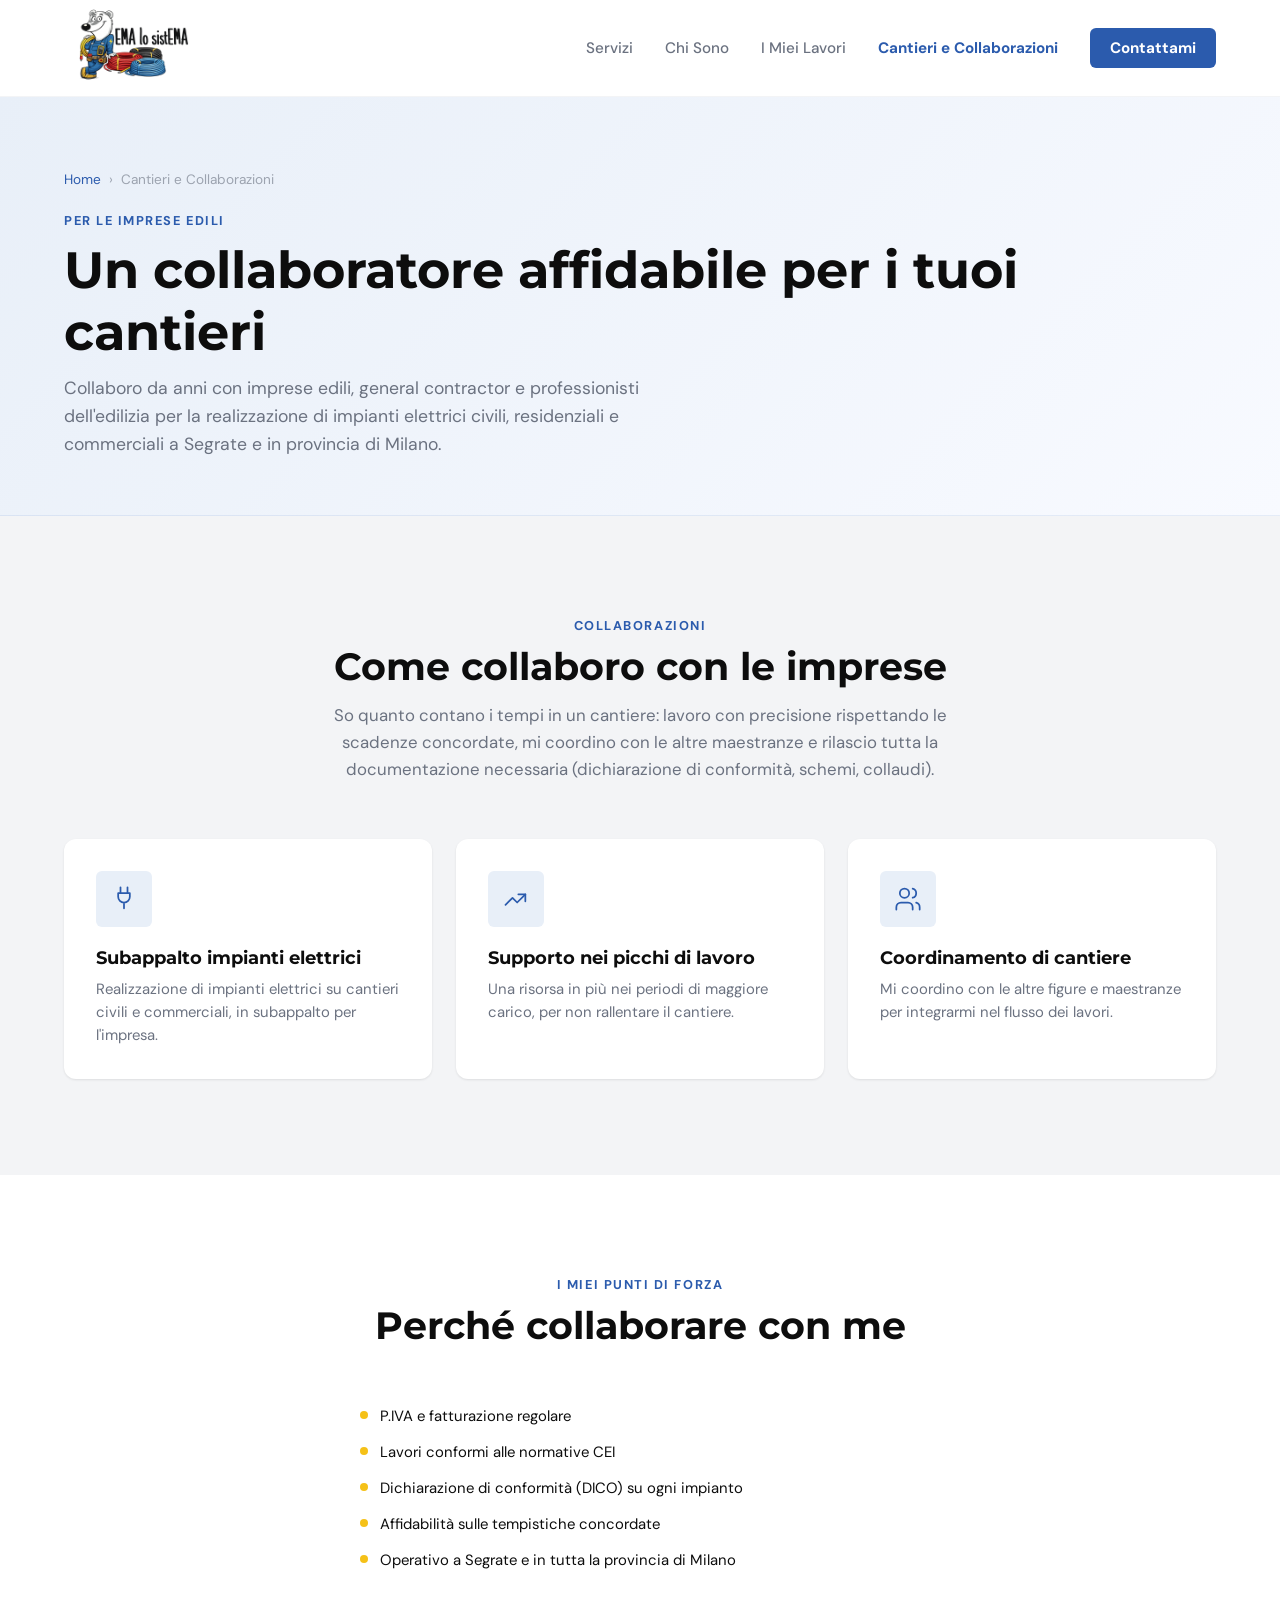
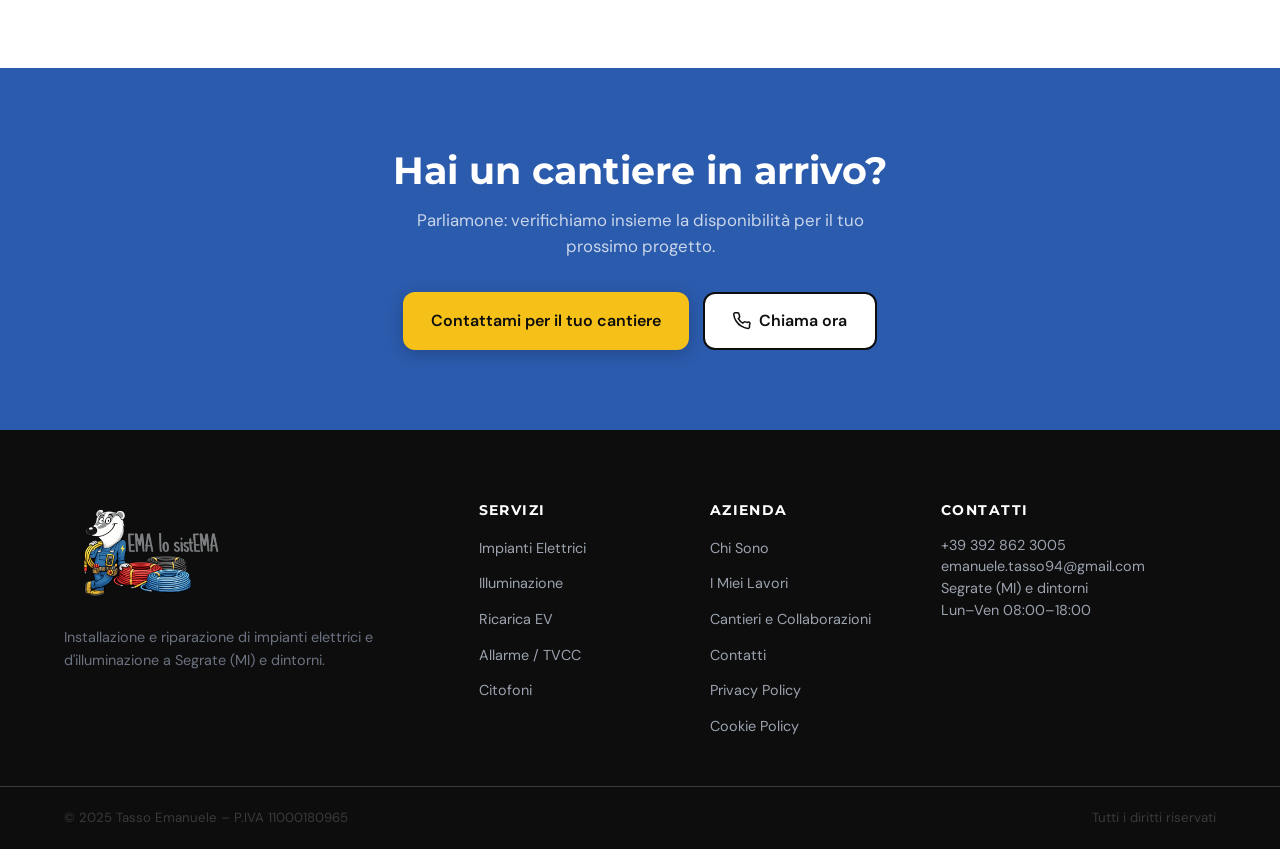
==== commit a966b5e1: "Rimuovi card "Interventi puntuali su chiamata" dalla pagina cantieri Co-Authored-By: Claude Opus 4.8" ====
--- a/cantieri-collaborazioni.html
+++ b/cantieri-collaborazioni.html
@@ -71,14 +71,6 @@
           </div>
           <h3>Supporto nei picchi di lavoro</h3>
           <p>Una risorsa in più nei periodi di maggiore carico, per non rallentare il cantiere.</p>
-        </div>
-
-        <div class="service-card">
-          <div class="service-icon-wrap">
-            <svg viewBox="0 0 24 24" fill="none" stroke="currentColor" stroke-width="1.5" stroke-linecap="round" stroke-linejoin="round"><path d="M22 16.92v3a2 2 0 0 1-2.18 2 19.79 19.79 0 0 1-8.63-3.07A19.5 19.5 0 0 1 4.14 12 19.79 19.79 0 0 1 1.07 3.4 2 2 0 0 1 3.05 1h3a2 2 0 0 1 2 1.72c.127.96.361 1.903.7 2.81a2 2 0 0 1-.45 2.11L7.09 8.91a16 16 0 0 0 6 6l1.27-1.27a2 2 0 0 1 2.11-.45c.907.339 1.85.573 2.81.7A2 2 0 0 1 22 16.92z"/></svg>
-          </div>
-          <h3>Interventi puntuali su chiamata</h3>
-          <p>Disponibile per interventi mirati quando serve, senza vincoli di lunga durata.</p>
         </div>
 
         <div class="service-card">
--- a/css/style.css
+++ b/css/style.css
@@ -967,6 +967,108 @@
   flex-wrap: wrap;
 }
 
+/* ---- Portfolio: gallery badge + lightbox ---- */
+.portfolio-item { cursor: pointer; position: relative; }
+.gallery-badge {
+  position: absolute;
+  top: 10px;
+  right: 10px;
+  z-index: 2;
+  display: flex;
+  align-items: center;
+  gap: 5px;
+  background: rgba(13,13,13,.72);
+  color: var(--white);
+  font-size: .78rem;
+  font-weight: 600;
+  padding: 4px 10px;
+  border-radius: 100px;
+  pointer-events: none;
+}
+.gallery-badge svg { width: 14px; height: 14px; stroke: var(--white); }
+
+body.lb-open { overflow: hidden; }
+.lightbox {
+  position: fixed;
+  inset: 0;
+  z-index: 1000;
+  display: none;
+  align-items: center;
+  justify-content: center;
+  padding: 20px;
+  background: rgba(0,0,0,.92);
+}
+.lightbox.open { display: flex; }
+.lb-figure {
+  margin: 0;
+  max-width: 1000px;
+  display: flex;
+  flex-direction: column;
+  align-items: center;
+  gap: 12px;
+}
+.lb-img {
+  max-width: 100%;
+  max-height: 82vh;
+  object-fit: contain;
+  border-radius: var(--radius-md);
+  box-shadow: 0 10px 40px rgba(0,0,0,.5);
+}
+.lb-caption { display: flex; align-items: center; gap: 14px; color: var(--white); font-size: .95rem; }
+.lb-title { font-weight: 600; }
+.lb-counter { color: var(--gray-400); font-size: .85rem; }
+.lb-close {
+  position: absolute;
+  top: 14px;
+  right: 20px;
+  background: none;
+  border: none;
+  color: var(--white);
+  font-size: 2.4rem;
+  line-height: 1;
+  cursor: pointer;
+}
+.lb-prev, .lb-next {
+  position: absolute;
+  top: 50%;
+  transform: translateY(-50%);
+  width: 52px;
+  height: 52px;
+  border: none;
+  border-radius: 50%;
+  background: rgba(255,255,255,.12);
+  color: var(--white);
+  font-size: 2rem;
+  line-height: 1;
+  cursor: pointer;
+  display: flex;
+  align-items: center;
+  justify-content: center;
+  transition: background var(--transition);
+}
+.lb-prev { left: 16px; }
+.lb-next { right: 16px; }
+.lb-prev:hover, .lb-next:hover { background: rgba(255,255,255,.25); }
+@media (max-width: 768px) {
+  .lb-prev, .lb-next { width: 44px; height: 44px; font-size: 1.6rem; }
+  .lb-close { font-size: 2rem; top: 8px; right: 14px; }
+  .lightbox { padding: 10px; }
+}
+
+/* ---- Google review (contatti) ---- */
+.google-review {
+  display: flex;
+  gap: 16px;
+  margin-top: 32px;
+  padding: 24px;
+  background: var(--white);
+  border: 1px solid var(--gray-100);
+  border-radius: var(--radius-md);
+  box-shadow: var(--shadow-sm);
+}
+.google-review strong { display: block; font-size: 1rem; color: var(--dark); margin-bottom: 4px; }
+.google-review p { font-size: .9rem; color: var(--gray-500); line-height: 1.5; margin-bottom: 16px; }
+
 @media (max-width: 768px) {
   .audience-grid { grid-template-columns: 1fr; }
   .why-collab { padding: 64px 0; }
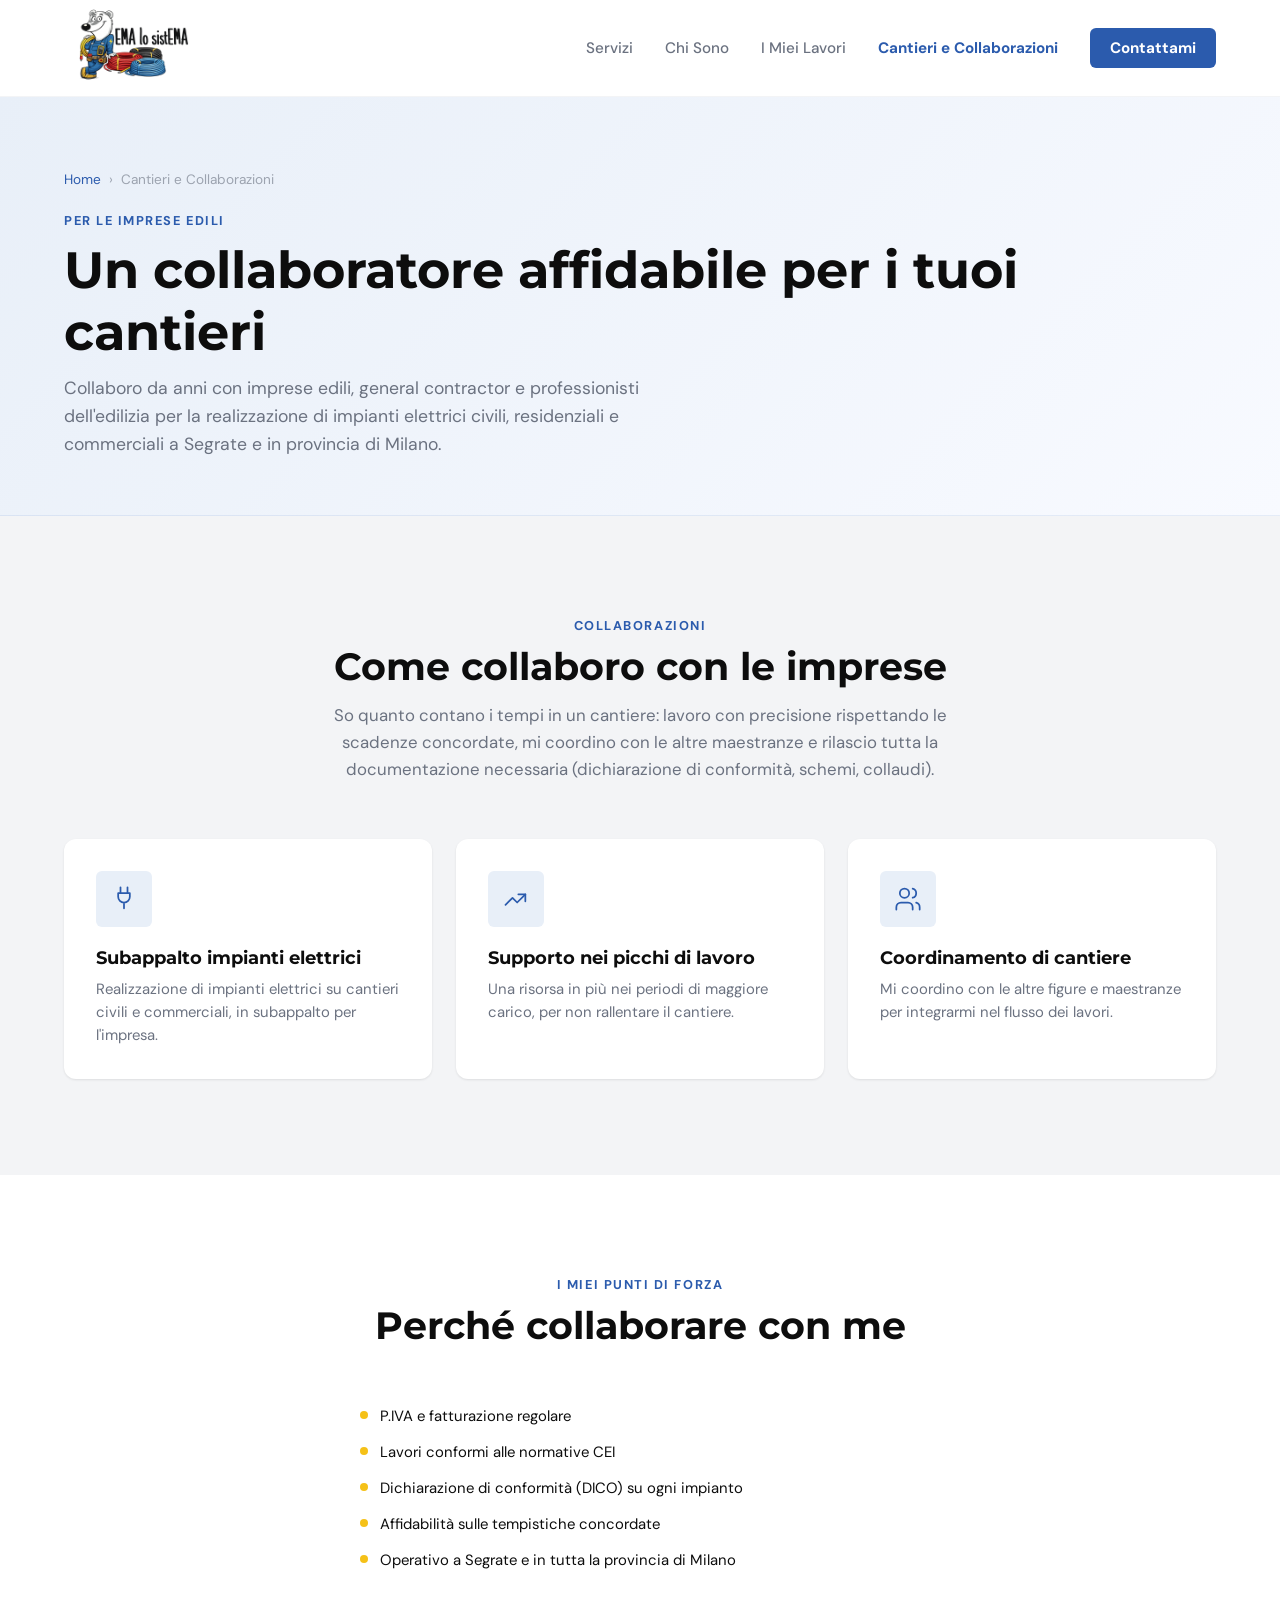
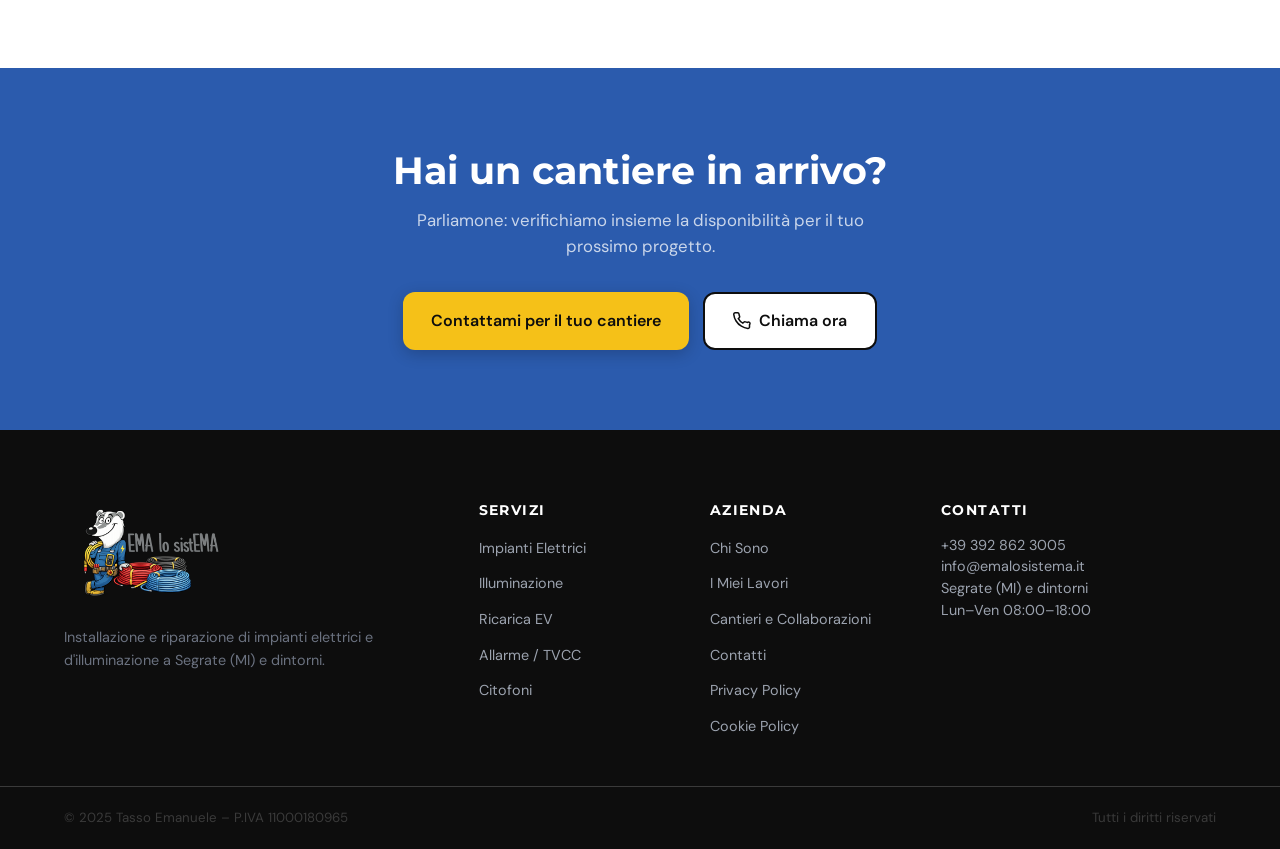
==== commit f94b3185: "Email pubblica a info@emalosistema.it su tutto il sito; telefono form facoltativo - Sostituita l'ema" ====
--- a/cantieri-collaborazioni.html
+++ b/cantieri-collaborazioni.html
@@ -150,7 +150,7 @@
       <div class="footer-contact">
         <h4>Contatti</h4>
         <p><a href="tel:+393928623005">+39 392 862 3005</a></p>
-        <p><a href="mailto:emanuele.tasso94@gmail.com">emanuele.tasso94@gmail.com</a></p>
+        <p><a href="mailto:info@emalosistema.it">info@emalosistema.it</a></p>
         <p>Segrate (MI) e dintorni</p>
         <p>Lun–Ven 08:00–18:00</p>
       </div>
--- a/css/style.css
+++ b/css/style.css
@@ -967,6 +967,19 @@
   flex-wrap: wrap;
 }
 
+/* ---- Legal pages (privacy / cookie) ---- */
+.legal { padding: 64px 0 88px; }
+.legal .container { max-width: 820px; }
+.legal h2 { font-size: 1.3rem; margin: 36px 0 12px; color: var(--dark); }
+.legal h2:first-of-type { margin-top: 0; }
+.legal p, .legal li { color: var(--gray-500); line-height: 1.7; font-size: .97rem; }
+.legal p { margin-bottom: 14px; }
+.legal ul { padding-left: 22px; margin-bottom: 14px; list-style: disc; }
+.legal li { margin-bottom: 6px; }
+.legal a { color: var(--blue); font-weight: 600; }
+.legal a:hover { text-decoration: underline; }
+.legal .legal-updated { font-size: .85rem; color: var(--gray-400); margin-top: 32px; }
+
 /* ---- Portfolio: gallery badge + lightbox ---- */
 .portfolio-item { cursor: pointer; position: relative; }
 .gallery-badge {
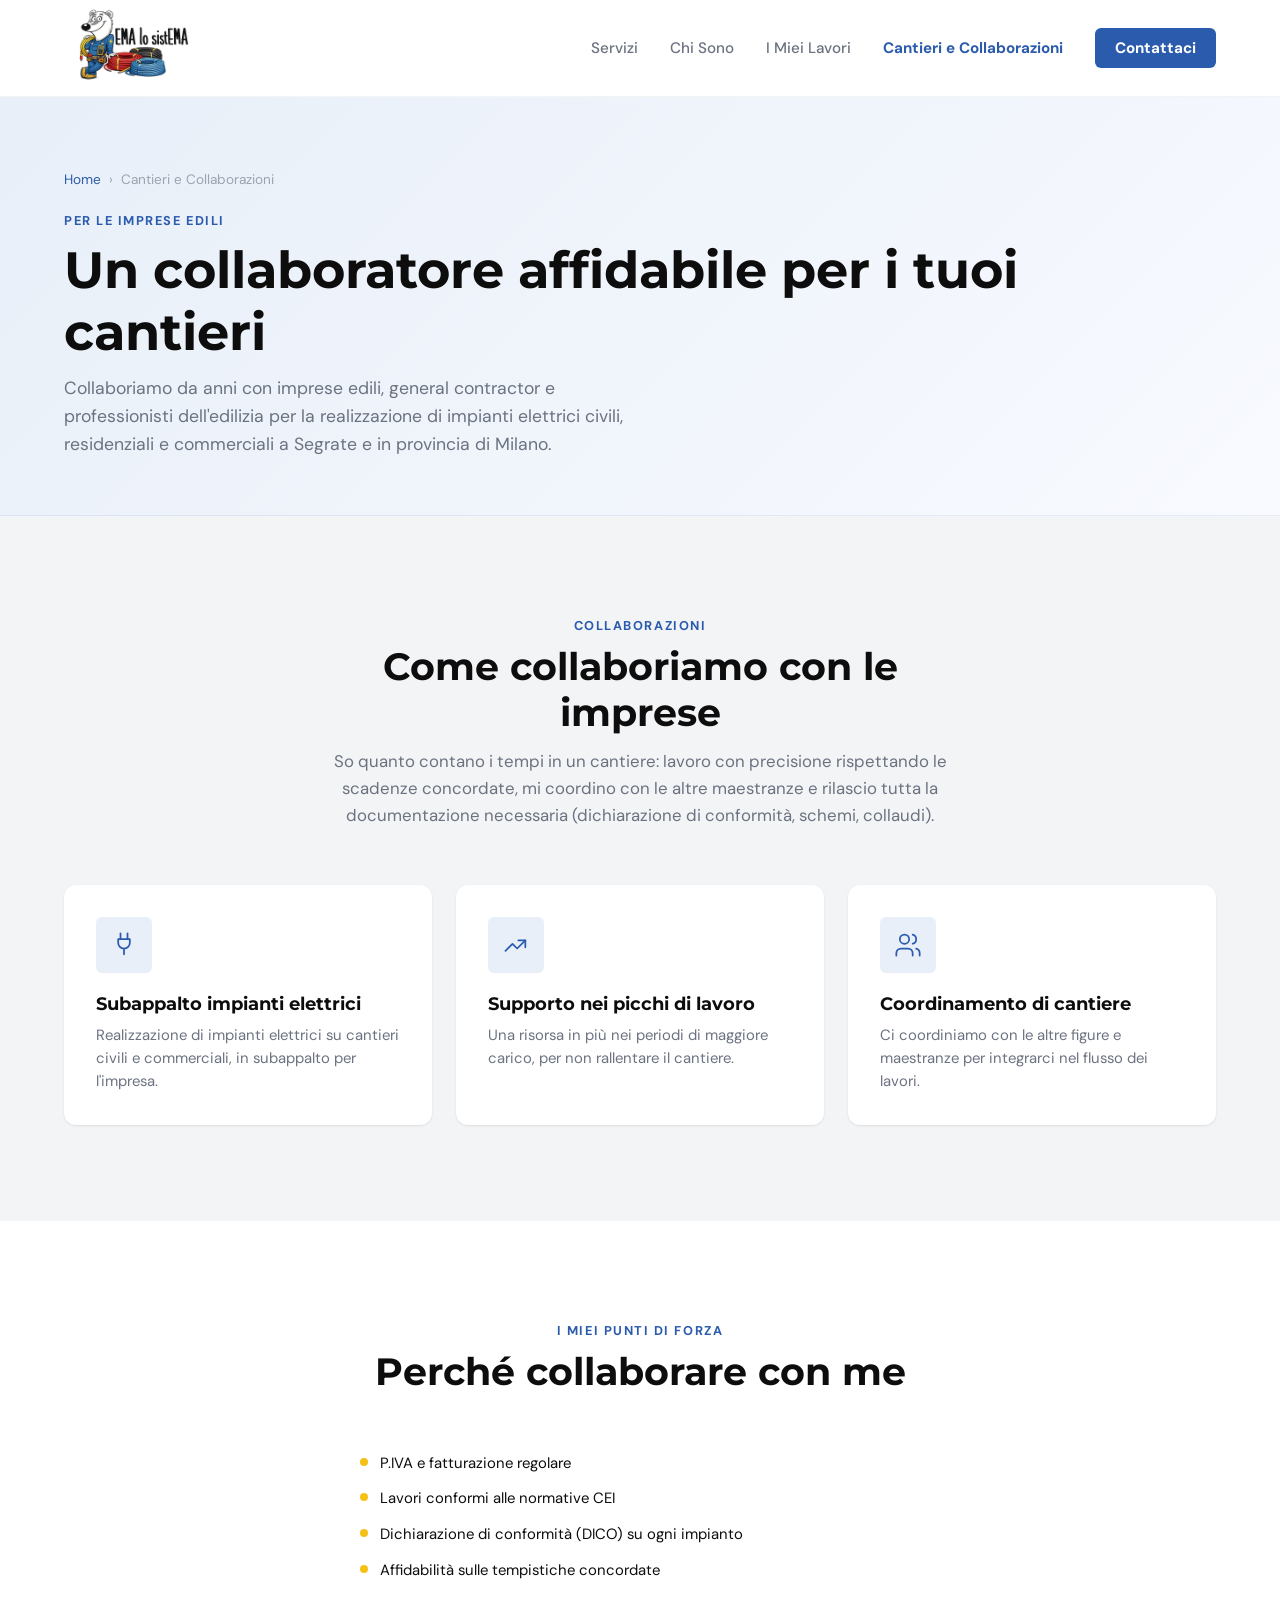
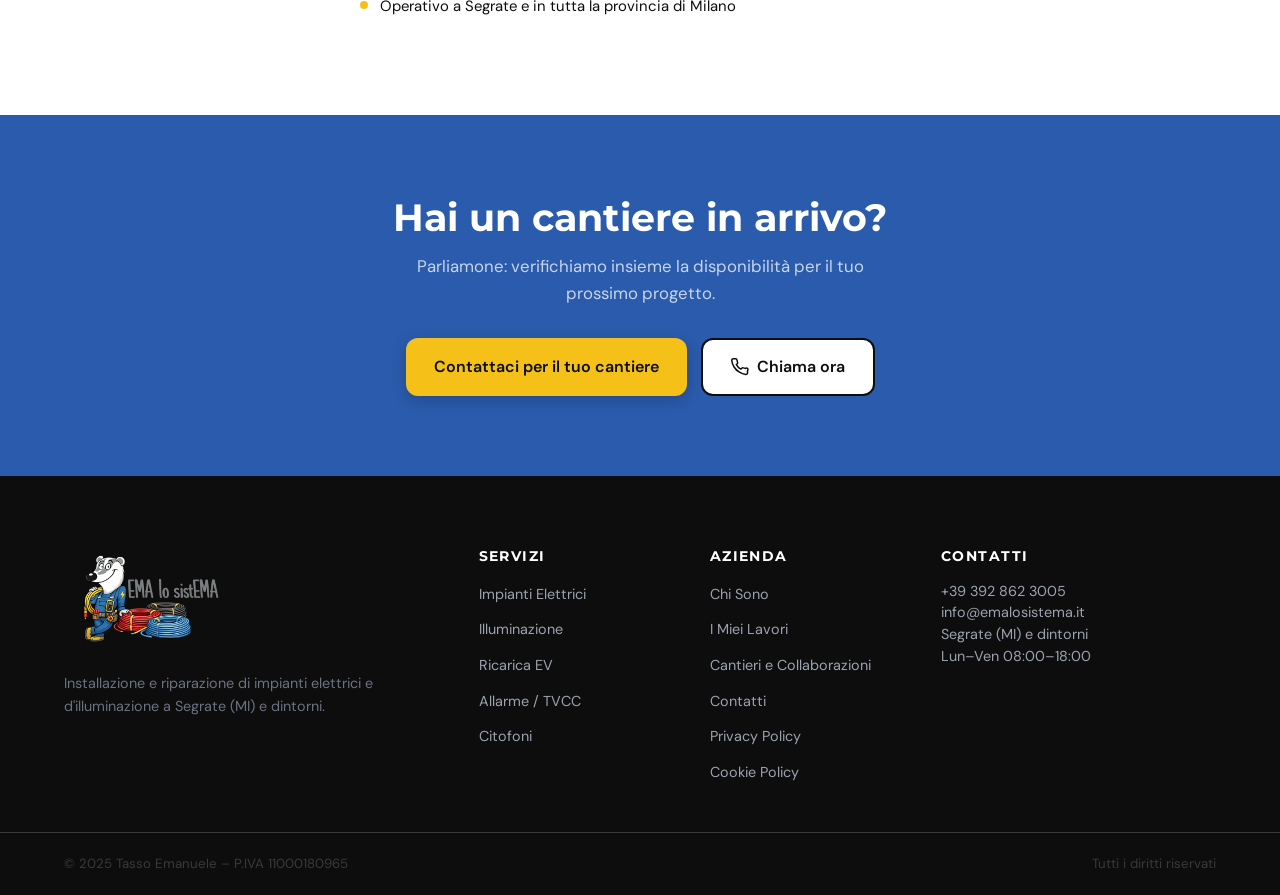
==== commit 113c7c4e: "Converti i testi del sito alla voce plurale/aziendale (eccetto Chi Sono) Home, servizi, portfolio, c" ====
--- a/cantieri-collaborazioni.html
+++ b/cantieri-collaborazioni.html
@@ -24,7 +24,7 @@
           <li><a href="chi-siamo.html">Chi Sono</a></li>
           <li><a href="portfolio.html">I Miei Lavori</a></li>
           <li><a href="cantieri-collaborazioni.html" class="active">Cantieri e Collaborazioni</a></li>
-          <li><a href="contatti.html" class="nav-cta">Contattami</a></li>
+          <li><a href="contatti.html" class="nav-cta">Contattaci</a></li>
         </ul>
       </nav>
       <button class="burger" id="burger" aria-label="Menu" aria-expanded="false">
@@ -43,7 +43,7 @@
       </nav>
       <span class="section-label">Per le imprese edili</span>
       <h1>Un collaboratore affidabile per i tuoi cantieri</h1>
-      <p>Collaboro da anni con imprese edili, general contractor e professionisti dell'edilizia per la realizzazione di impianti elettrici civili, residenziali e commerciali a Segrate e in provincia di Milano.</p>
+      <p>Collaboriamo da anni con imprese edili, general contractor e professionisti dell'edilizia per la realizzazione di impianti elettrici civili, residenziali e commerciali a Segrate e in provincia di Milano.</p>
     </div>
   </section>
 
@@ -52,7 +52,7 @@
     <div class="container">
       <div class="section-header">
         <span class="section-label">Collaborazioni</span>
-        <h2>Come collaboro con le imprese</h2>
+        <h2>Come collaboriamo con le imprese</h2>
         <p>So quanto contano i tempi in un cantiere: lavoro con precisione rispettando le scadenze concordate, mi coordino con le altre maestranze e rilascio tutta la documentazione necessaria (dichiarazione di conformità, schemi, collaudi).</p>
       </div>
       <div class="services-grid">
@@ -78,7 +78,7 @@
             <svg viewBox="0 0 24 24" fill="none" stroke="currentColor" stroke-width="1.5" stroke-linecap="round" stroke-linejoin="round"><path d="M16 21v-2a4 4 0 0 0-4-4H6a4 4 0 0 0-4 4v2"/><circle cx="9" cy="7" r="4"/><path d="M22 21v-2a4 4 0 0 0-3-3.87M16 3.13a4 4 0 0 1 0 7.75"/></svg>
           </div>
           <h3>Coordinamento di cantiere</h3>
-          <p>Mi coordino con le altre figure e maestranze per integrarmi nel flusso dei lavori.</p>
+          <p>Ci coordiniamo con le altre figure e maestranze per integrarci nel flusso dei lavori.</p>
         </div>
 
       </div>
@@ -108,7 +108,7 @@
       <h2>Hai un cantiere in arrivo?</h2>
       <p>Parliamone: verifichiamo insieme la disponibilità per il tuo prossimo progetto.</p>
       <div class="cta-strip-actions">
-        <a href="contatti.html" class="btn btn-primary">Contattami per il tuo cantiere</a>
+        <a href="contatti.html" class="btn btn-primary">Contattaci per il tuo cantiere</a>
         <a href="tel:+393928623005" class="btn btn-secondary">
           <svg viewBox="0 0 24 24" fill="none" stroke="currentColor" stroke-width="2"><path d="M22 16.92v3a2 2 0 0 1-2.18 2 19.79 19.79 0 0 1-8.63-3.07A19.5 19.5 0 0 1 4.14 12 19.79 19.79 0 0 1 1.07 3.4 2 2 0 0 1 3.05 1h3a2 2 0 0 1 2 1.72c.127.96.361 1.903.7 2.81a2 2 0 0 1-.45 2.11L7.09 8.91a16 16 0 0 0 6 6l1.27-1.27a2 2 0 0 1 2.11-.45c.907.339 1.85.573 2.81.7A2 2 0 0 1 22 16.92z"/></svg>
           Chiama ora
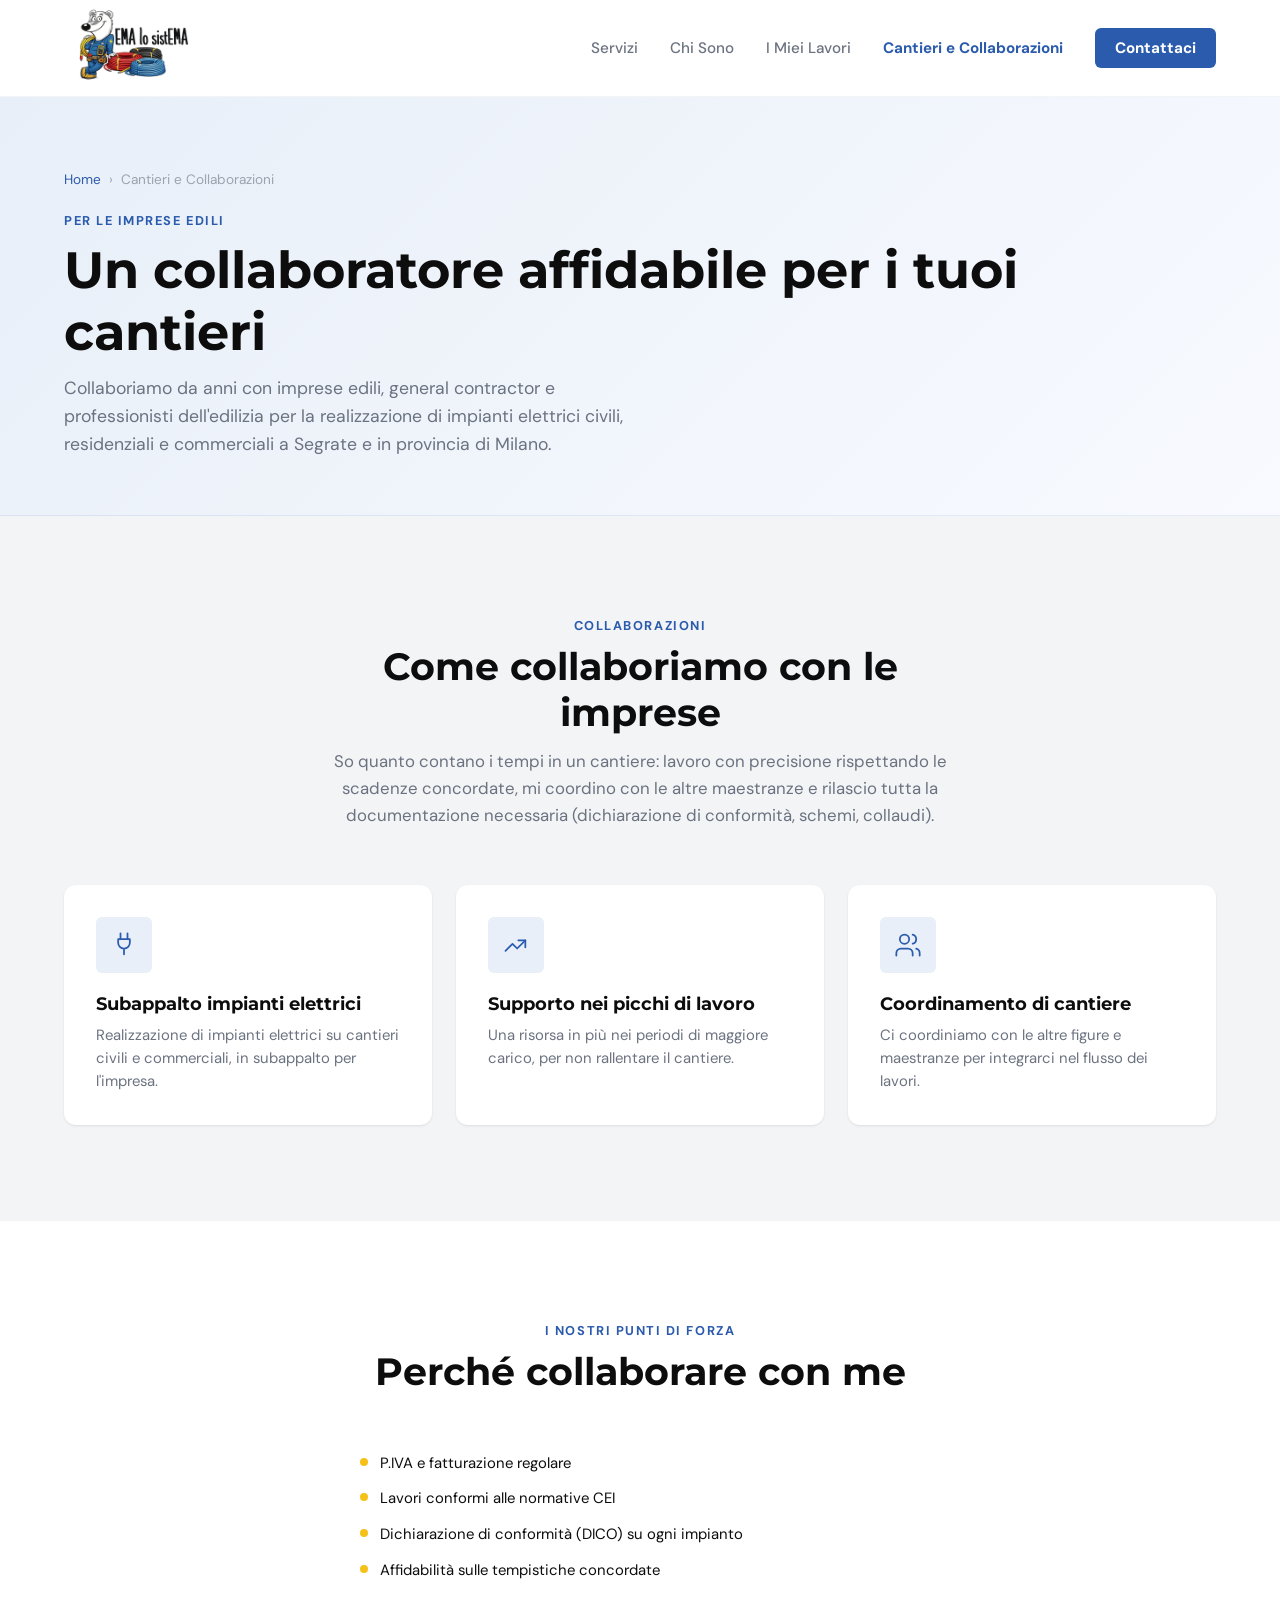
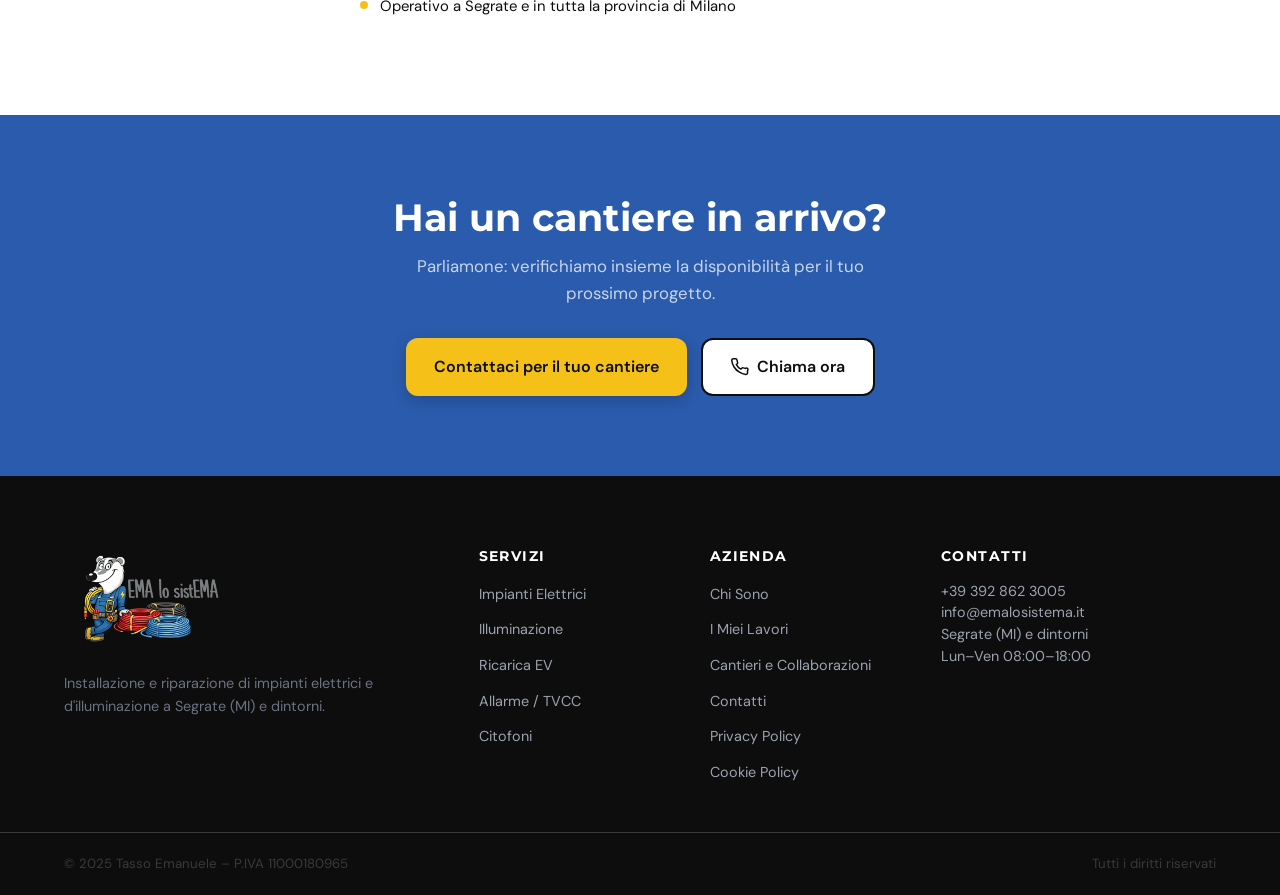
==== commit a2353977: "Aggiungi biglietto da visita (vCard) con pulsante Salva contatto - emanuele-tasso.vcf con recapiti (" ====
--- a/cantieri-collaborazioni.html
+++ b/cantieri-collaborazioni.html
@@ -89,7 +89,7 @@
   <section class="why-collab">
     <div class="container">
       <div class="section-header">
-        <span class="section-label">I miei punti di forza</span>
+        <span class="section-label">I nostri punti di forza</span>
         <h2>Perché collaborare con me</h2>
       </div>
       <ul class="about-certs why-collab-list">
